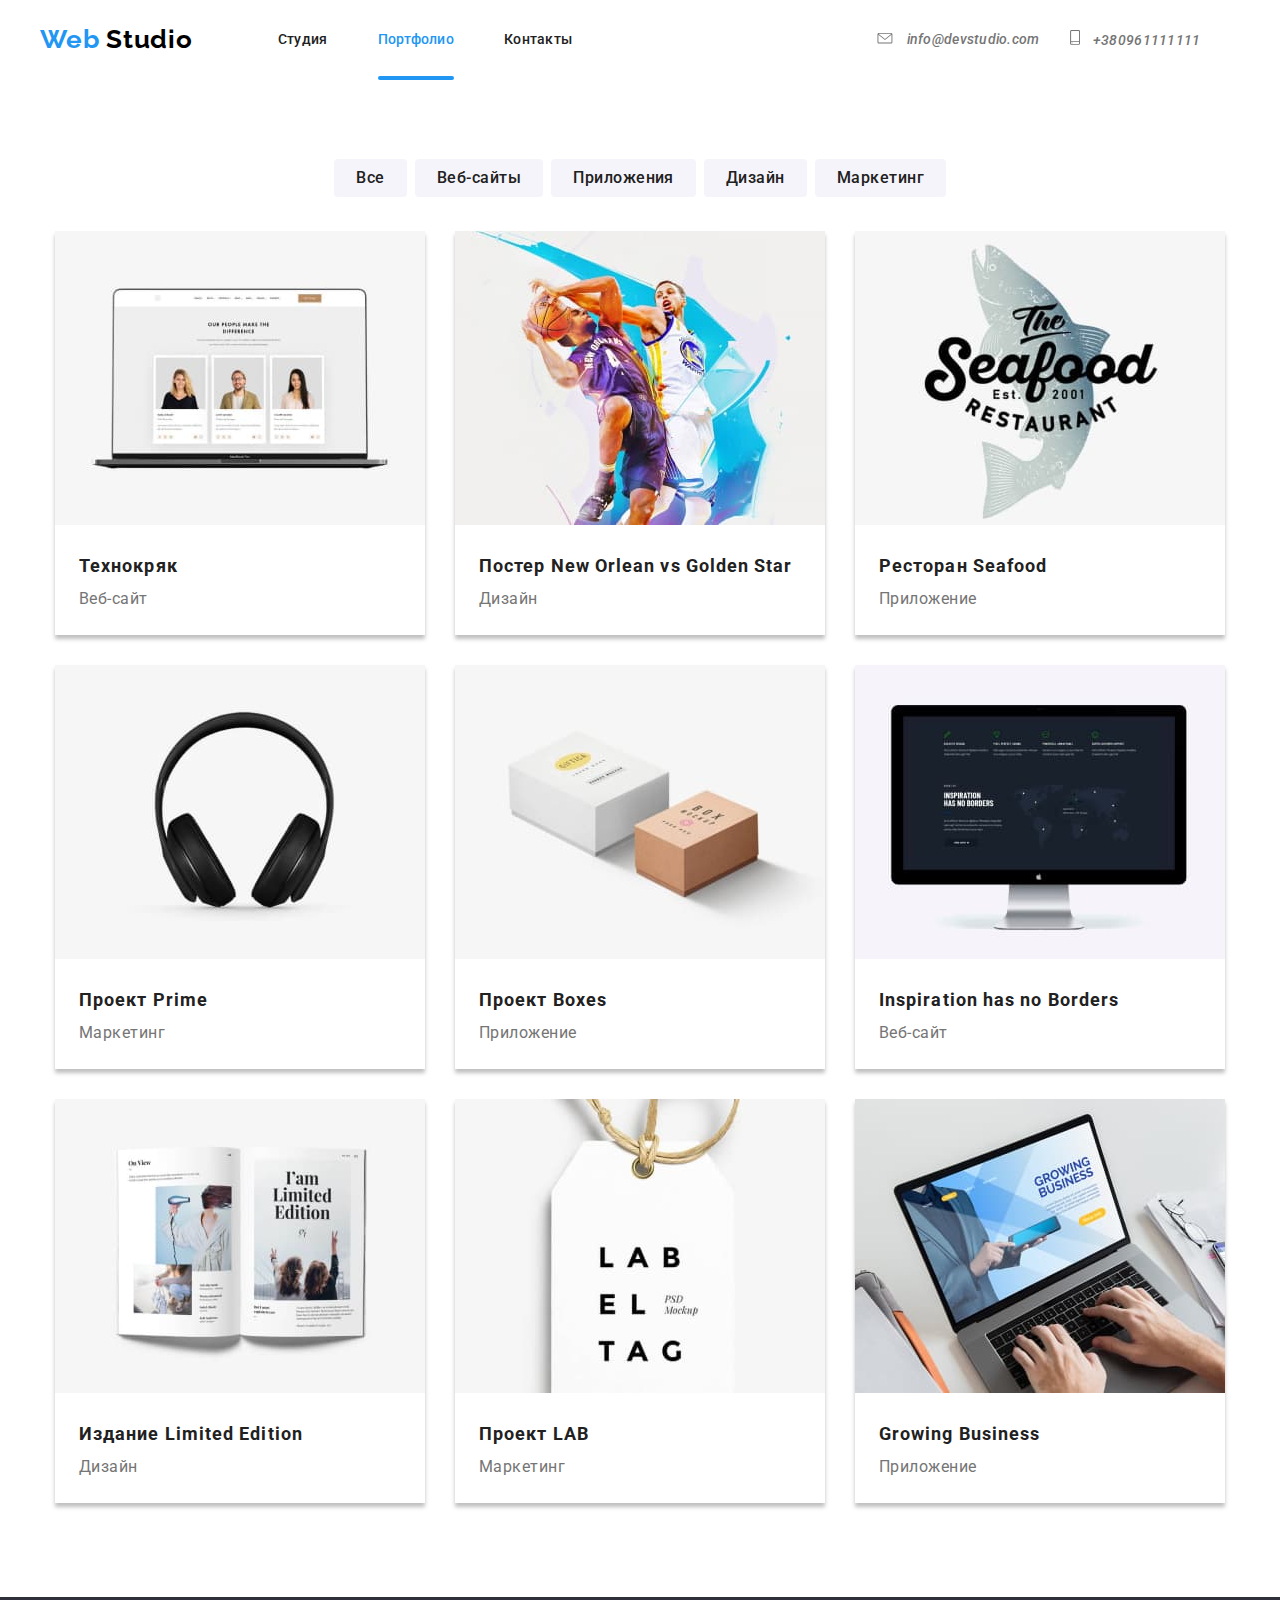
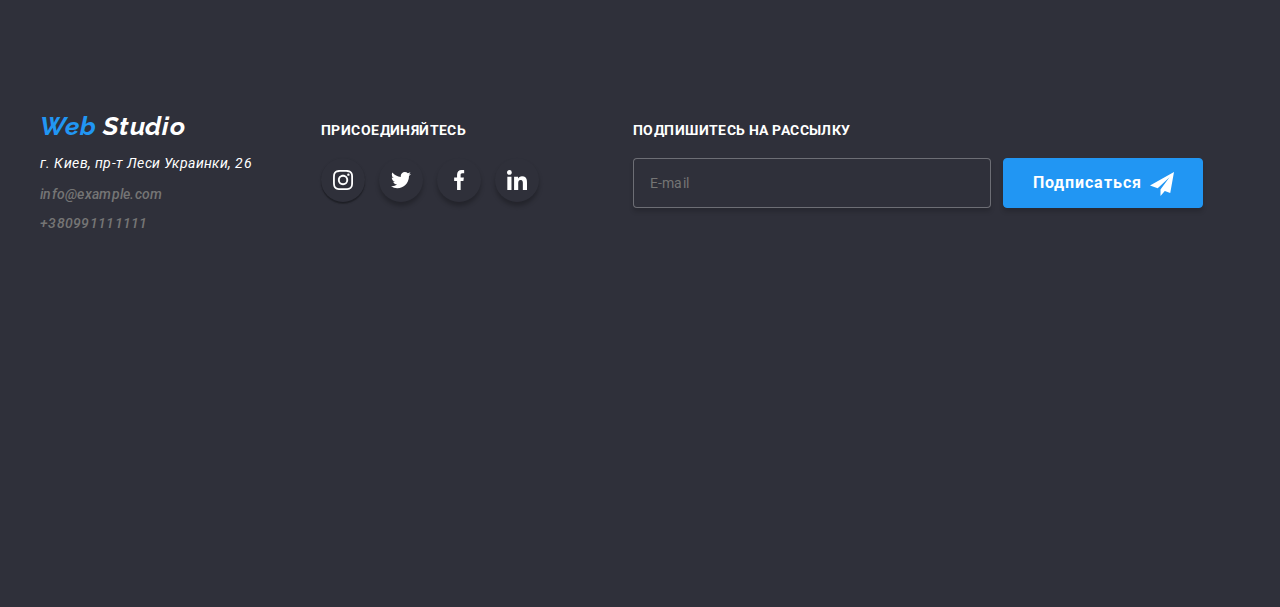
==== portfolio.html @ 2f2c6f43 "Начинает работать с SASS" ====
<!DOCTYPE html>
<html lang="ru">
  <head>
    <meta charset="UTF-8" />
    <meta name="viewport" content="width=device-width, initial-scale=1.0" />
    <title>portfolio</title>
    <link
      href="https://fonts.googleapis.com/css2?family=Raleway:wght@700&family=Roboto:wght@400;500;700;900&display=swap"
      rel="stylesheet"
    />
    <link
      rel="stylesheet"
      href="https://cdnjs.cloudflare.com/ajax/libs/modern-normalize/0.6.0/modern-normalize.min.css"
    />
    <link rel="stylesheet" href="./css/styles.css" />
  </head>

  <body>
    <header>
      <nav class="navigation-link container">
        <a href="" class="logo"
          ><span class="logo-accent">Web</span
          ><span class="logo-studio"> Studio</span></a
        >
        <ul class="list site-nav">
          <li class="item">
            <a href="index.html" class="link">Студия</a>
          </li>
          <li class="item">
            <a href="" class="link current portfolio-link">Портфолио</a>
          </li>
          <li class="item"><a href="" class="link">Контакты</a></li>
        </ul>
        <address>
          <ul class="list auth-nav">
            <li class="item mail-adress">
              <a href="mailto:info@devstudio.com" class="link contact">
                <svg class="mail-svg" aria-label="маленький конверт">
                  <use href="./images/sprite.svg#icon-envelope"></use>
                </svg>
                info@devstudio.com</a
              >
            </li>
            <li class="item phone">
              <a href="tel:+380961111111" class="link contact">
                <svg class="tel-svg" aria-label="маленький телефон">
                  <use href="./images/sprite.svg#icon-smartphone"></use>
                </svg>
                +380961111111</a
              >
            </li>
          </ul>
        </address>
      </nav>
    </header>
    <main>
      <!-- Секция-галлерея услуг -->
      <section class="gallery container">
        <div>
          <!-- <h1> - в будущем это скрытый заголовок -->
          <h1 class="visually-hidden">Портфолио</h1>
          <!-- <h2> - в будущем это скрытый заголовок -->
          <h2 class="visually-hidden">Галлерея услуг</h2>
          <ul class="list portfolio-item">
            <li>
              <button type="button" class="portfolio-button">
                Все
              </button>
            </li>
            <li>
              <button type="button" class="portfolio-button">Веб-сайты</button>
            </li>
            <li>
              <button type="button" class="portfolio-button">Приложения</button>
            </li>
            <li>
              <button type="button" class="portfolio-button">Дизайн</button>
            </li>
            <li>
              <button type="button" class="portfolio-button">Маркетинг</button>
            </li>
          </ul>
          <ul class="list flex-gallery">
            <li class="gallery-item">
              <a href="" class="link">
                <div class="product">
                  <img
                    src="./images/gallery/team-item.jpg"
                    alt="специалисты в мониторе"
                  />
                  <div class="overlay">
                    <p class="text-overlay">
                      Технокряк это современная площадка распространения
                      коронавируса. Компании используют эту платформу для
                      цифрового шпионажа и атак на защищённые сервера
                      конкурентов.
                    </p>
                  </div>
                </div>

                <h3 class="portfolio-title">Технокряк</h3>
                <p class="portfolio-service">Веб-сайт</p>
              </a>
            </li>
            <li class="gallery-item">
              <a href="" class="link">
                <div class="product">
                  <img
                    src="./images/gallery/sport-design.jpg"
                    alt="Баскетболисты"
                  />
                  <div class="overlay">
                    <p class="text-overlay">
                      Lorem ipsum dolor sit amet consectetur adipisicing elit.
                      Nihil tempora illum alias, minus quas illo.
                    </p>
                  </div>
                </div>

                <h3 class="portfolio-title">
                  Постер New Orlean vs Golden Star
                </h3>
                <p class="portfolio-service">Дизайн</p>
              </a>
            </li>
            <li class="gallery-item">
              <a href="" class="link"
                ><div class="product">
                  <img
                    src="./images/gallery/seafood.jpg"
                    alt="логотип ресторана морепродуктов"
                  />
                  <div class="overlay">
                    <p class="text-overlay">
                      Lorem ipsum dolor sit amet consectetur adipisicing elit.
                      Quos optio inventore nulla impedit, at quibusdam?
                    </p>
                  </div>
                </div>

                <h3 class="portfolio-title">Ресторан Seafood</h3>
                <p class="portfolio-service">Приложение</p>
              </a>
            </li>
            <li class="gallery-item">
              <a href="" class="link"
                ><div class="product">
                  <img src="./images/gallery/headphones.jpg" alt="наушники" />
                  <div class="overlay">
                    <p class="text-overlay">
                      Lorem ipsum dolor sit amet consectetur, adipisicing elit.
                      Laudantium rem ipsum, provident voluptate asperiores
                      totam?
                    </p>
                  </div>
                </div>

                <h3 class="portfolio-title">Проект Prime</h3>
                <p class="portfolio-service">Маркетинг</p>
              </a>
            </li>
            <li class="gallery-item">
              <a href="" class="link"
                ><div class="product">
                  <img src="./images/gallery/boxes.jpg" alt="две коробки" />

                  <div class="overlay">
                    <p class="text-overlay">
                      Lorem ipsum dolor sit amet consectetur adipisicing elit.
                      Nisi cumque autem placeat, deleniti quibusdam soluta!
                    </p>
                  </div>
                </div>

                <h3 class="portfolio-title">Проект Boxes</h3>
                <p class="portfolio-service">Приложение</p>
              </a>
            </li>
            <li class="gallery-item">
              <a href="" class="link"
                ><div class="product">
                  <img
                    src="./images/gallery/monitor.jpg"
                    alt="экран монитора"
                  />
                  <div class="overlay">
                    <p class="text-overlay">
                      Lorem ipsum, dolor sit amet consectetur adipisicing elit.
                      Magni odio, velit adipisci autem dicta quaerat.
                    </p>
                  </div>
                </div>

                <h3 class="portfolio-title">Inspiration has no Borders</h3>
                <p class="portfolio-service">Веб-сайт</p>
              </a>
            </li>
            <li class="gallery-item">
              <a href="" class="link"
                ><div class="product">
                  <img src="./images/gallery/newspaper.jpg" alt="газета" />
                  <div class="overlay">
                    <p class="text-overlay">
                      Lorem ipsum dolor sit amet consectetur adipisicing elit.
                      Eaque inventore et rerum voluptatem hic harum?
                    </p>
                  </div>
                </div>

                <h3 class="portfolio-title">Издание Limited Edition</h3>
                <p class="portfolio-service">Дизайн</p>
              </a>
            </li>
            <li class="gallery-item">
              <a href="" class="link"
                ><div class="product">
                  <img src="./images/gallery/label.jpg" alt="эмблема " />
                  <div class="overlay">
                    <p class="text-overlay">
                      Lorem ipsum dolor sit, amet consectetur adipisicing elit.
                      Ea, incidunt minima assumenda officiis commodi ipsam.
                    </p>
                  </div>
                </div>

                <h3 class="portfolio-title">Проект LAB</h3>
                <p class="portfolio-service">Маркетинг</p>
              </a>
            </li>
            <li class="gallery-item">
              <a href="" class="link"
                ><div class="product">
                  <img
                    src="./images/gallery/user-monitor.jpg"
                    alt="пользователь с ноутбуком"
                  />
                  <div class="overlay">
                    <p class="text-overlay">
                      Lorem ipsum dolor, sit amet consectetur adipisicing elit.
                      Vero eligendi soluta porro sit id facere.
                    </p>
                  </div>
                </div>

                <h3 class="portfolio-title">Growing Business</h3>
                <p class="portfolio-service">Приложение</p>
              </a>
            </li>
          </ul>
        </div>
      </section>
    </main>
    <footer class="visit">
      <!-- <h3>Контакты</h3> -->

      <div class="container test">
        <address>
          <div class="footer-contact">
            <ul class="list">
              <li>
                <a href="" class="logo"
                  ><span class="web-foot">Web</span>
                  <span class="studio-foot">Studio</span>
                </a>
              </li>
              <li class="adress-contact">г. Киев, пр-т Леси Украинки, 26</li>
              <li>
                <a href="mailto:info@example.com" class="link contact"
                  >info@example.com</a
                >
              </li>
              <li>
                <a href="tel:+380991111111" class="link contact"
                  >+380991111111</a
                >
              </li>
            </ul>
          </div>
        </address>
        <div class="foot-link">
          <h2 class="call">Присоединяйтесь</h2>
          <ul class="list">
            <li>
              <a href="" target="_blank" class="foot-social inst">
                <svg
                  class="inst-svg social-svg"
                  width="20"
                  height="20"
                  aria-label="иконка инстаграм"
                >
                  <use href="./images/sprite.svg#icon-instagramm"></use>
                </svg>
              </a>

              <a
                href=""
                target="_blank"
                class="foot-social twitt"
                aria-label="иконка твиттер"
              >
                <svg class="twitter-svg social-svg" width="20px" height="20px">
                  <use href="./images/sprite.svg#icon-twitter"></use>
                </svg>
              </a>
              <a href="" target="_blank" class="foot-social face">
                <svg
                  class="facebook-svg social-svg"
                  width="20px"
                  height="20px"
                  aria-label="иконка фейсбук"
                >
                  <use href="./images/sprite.svg#icon-facebook"></use>
                </svg>
              </a>
              <a href="" target="_blank" class="foot-social linked-in">
                <svg
                  class="linkedin-svg social-svg"
                  width="20"
                  height="20"
                  aria-label="иконка линкедин"
                >
                  <use href="./images/sprite.svg#icon-linkedin"></use>
                </svg>
              </a>
            </li>
          </ul>
        </div>
        <!-- <p class="author">2020 | Developed by GoIT Students</p> -->
        <form class="subscribe-form">
          <b class="a-call">подпишитесь на рассылку</b>
          <div class="email-adress">
            <input
              type="email"
              id="email-adress"
              name="email-adress"
              class="email-input"
              placeholder="E-mail"
            />
            <label for="email-adress" class="email-adress"> </label>
            <button type="button" class="subscribe-button">
              Подписаться<span class="icon-send"></span>
            </button>
          </div>
        </form>
      </div>
    </footer>
  </body>
</html>
---- css/styles.css ----
/* Цвет основного текста #212121 */
/* Цвет вторичного текста #757575 */
/* Белый #FFFFFF */
/* Акцент #2196F3 */

/* Вторичный цвет фона #F5F4FA */
/* фоновый цвет футера #2F303A */

/* Палитра цветов */
:root {
  --primery-text-color: #212121;
  --title-text-color: #757575;
  --accent-color: #2196f3;
  --primery-background-color: #e5e5e5;
  --secondary-background-color: #f5f4fa;
  --white-color: #ffffff;
  --footer-color: #2f303a;
}
body {
  background-color: var(--white-color);
  font-family: Roboto, sans-serif;
  margin: 0px;
}
h2 {
  font-weight: 700;
  font-size: 36px;
  line-height: 1.16;
  text-align: center;
  letter-spacing: 0.03em;
  margin-top: 0px;
  margin-bottom: 0px;
}
.container {
  width: 1230px;
  margin-left: auto;
  margin-right: auto;
  padding-left: 15px;
  padding-right: 15px;
  /* outline: 1px solid black; */
}
.visually-hidden {
  visibility: hidden;
}

/* Стиллизация логотипа */
.logo-accent {
  color: var(--accent-color);
}
.logo-studio {
  color: #000000;
}
.logo {
  text-decoration: none;
  font-family: Raleway, sans-serif;
  font-weight: 700;
  font-size: 26px;
  line-height: 1.2;
  letter-spacing: 0.03em;
}
.list {
  list-style: none;
  margin-top: 0px;
  margin-bottom: 0px;
  padding-left: 0px;
}
/* Навигационные ссылки */
.site-nav {
  display: flex;
  margin-left: 85px;
}
.site-nav li {
  margin-right: 50px;
}
.site-nav .item:last-child {
  margin-right: 0px;
}
.site-nav .link {
  display: block;
  padding-top: 32px;
  padding-bottom: 32px;
}

.auth-nav {
  display: flex;
  margin-left: 305px;
}
.auth-nav .item + .item {
  margin-left: 30px;
}

.list .link.current {
  color: var(--accent-color);
  position: relative;
}
.list .link.current::after {
  content: '';
  display: block;
  width: 100%;
  height: 4px;
  background-color: var(--accent-color);
  border-radius: 2px;
  position: absolute;
  left: 0;
  bottom: 0;
}
.list .link.portfolio-link::after {
  content: '';
  display: block;
  width: 100%;
  height: 4px;
  background-color: var(--accent-color);
  border-radius: 10px;
  position: absolute;
  left: 0;
  bottom: 0;
}

.link {
  color: var(--primery-text-color);
  text-decoration: none;

  font-weight: 500;
  font-size: 14px;
  line-height: 1.14;
  letter-spacing: 0.02em;
  transition: color 250ms cubic-bezier(0.4, 0, 0.2, 1);
}
.navigation-link {
  display: flex;
  align-items: center;
  margin-bottom: 0px;
}
.link:hover {
  color: var(--accent-color);
}
.link:focus {
  color: var(--accent-color);
}
.contact {
  color: var(--title-text-color);
  transition: color 250ms cubic-bezier(0.4, 0, 0.2, 1);
}
.contact:hover {
  color: var(--accent-color);
  transition: translate(color);
}
.contact:focus {
  color: var(--accent-color);
  transition: translate(color);
}
.mail-svg {
  width: 16px;
  height: 11.2px;
  margin-right: 10px;
  fill: currentColor;
}
.tel-svg {
  width: 10px;
  height: 14.94px;
  margin-right: 10px;
  fill: currentColor;
}

/* Стиллизация Hero */
.hero {
  text-align: center;
  margin: auto;
  padding: auto;
  margin-bottom: 94px;

  padding: 200px 480px 280px 480px;

  width: 1600px;
  height: 600px;

  background-image: linear-gradient(
      to right,
      rgba(47, 48, 58, 0.8),
      rgba(0, 0, 0, 0.25)
    ),
    url(../images/header-img.jpg);
}

.button-hero {
  display: inline-block;
  color: #ffffff;
  background-color: var(--accent-color);
  cursor: pointer;
  font-weight: 700;
  font-size: 16px;
  line-height: 1.8;
  text-align: center;
  letter-spacing: 0.06em;
  min-width: 200px;
  min-height: 50px;
  text-align: center;
  border-radius: 4px;
  padding: 10px 32px;
  border: 1px solid transparent;
  transition: background-color 250ms cubic-bezier(0.4, 0, 0.2, 1);
}

.button-hero:focus {
  background-color: rgba(47, 48, 58, 0.8);
}

.title-hero {
  color: #ffffff;

  margin-top: 0px;
  margin-bottom: 30px;

  font-weight: 900;
  font-size: 44px;
  line-height: 1.36;

  letter-spacing: 0.06em;
  text-transform: uppercase;
}
.backdrop {
  position: fixed;
  top: 0;
  left: 0;
  width: 100%;
  height: 100%;
  background-color: rgba(0, 0, 0, 0.2);
  transition: opacity 250ms cubic-bezier(0.4, 0, 0.2, 1);
}
.is-hidden {
  opacity: 0;
  pointer-events: none;
  translate: transition;
}
.modal {
  position: absolute;
  top: 50%;
  left: 50%;
  transform: translate(-50%, -50%);
  width: 528px;
  height: 581px;
  background-color: var(--white-color);
  box-shadow: 0px 2px 1px rgba(0, 0, 0, 0.2), 0px 1px 1px rgba(0, 0, 0, 0.14),
    0px 1px 3px rgba(0, 0, 0, 0.12);
  border: 1px solid rgba(0, 0, 0, 0.2);
  border-radius: 4px;
}
form {
  margin-left: auto;
  margin-right: auto;
  margin-bottom: 20px;
  /* outline: 2px solid tomato; */
  padding-bottom: 20px;
  width: 448px;
  height: 324px;
}
.modal-title {
  display: block;
  text-align: center;

  margin-top: 40px;
  margin-bottom: 30px;
  font-family: Roboto;
font-style: 400;
font-weight: 700;
font-size: 20px;
line-height: 1.1px;
letter-spacing: 0.03em;

}
.form-field {
  display: flex;
  flex-direction: column;
  position: relative;

  padding-bottom: 28px;
}
.form-field input {
  position: relative;
  width: 448px;
  height: 40px;
  padding-left: 42px;
  border: 1px solid rgba(0, 0, 0, 0.2);
  border-radius: 4px;
  /* appearance: none; */
}
.form-field:hover input {
  border: 1px solid var(--accent-color);
}

.form-field label {
  position: absolute;
  top: 12px;
  left: 42px;

  font-family: Roboto;
font-style: 400;
font-weight: 400;
font-size: 14px;
line-height: 16px;
letter-spacing: 0.01em;
  transition: top 250ms cubic-bezier(0.4, 0, 0.2, 1),
    left 250ms cubic-bezier(0.4, 0, 0.2, 1);
}
.form-field:focus-within > .form-label {
  color: var(--accent-color);
  top: -25%;
  left: 16px;
  transform: transition;
}
input:not(:placeholder-shown) + .form-label {
  color: var(--accent-color);
  top: -25%;
  left: 16px;
  transform: transition;
}
.icon {
  position: absolute;
  top: 11px;
  left: 16px;
  width: 18px;
  height: 18px;
  transition: fill 250ms cubic-bezier(0.4, 0, 0.2, 1);
}
.form-field:focus-within > .icon {
  fill: var(--accent-color);
  transform: tarnsition;
}

.form-field textarea {
  resize: none;
  width: 448px;
  height: 120px;
  padding: 20px;
  border: 1px solid rgba(0, 0, 0, 0.2);
  border-radius: 4px;
}
.form-field:hover textarea {
  border: 1px solid var(--accent-color);
}
::-webkit-input-placeholder {font-family: Roboto;
  font-style: normal;
  font-weight: normal;
  font-size: 14px;
  line-height: 16px;
  letter-spacing: 0.01em;}
::-moz-placeholder          {font-family: Roboto;
  font-style: normal;
  font-weight: normal;
  font-size: 14px;
  line-height: 16px;
  letter-spacing: 0.01em;}
:-ms-input-placeholder      {font-family: Roboto;
  font-style: normal;
  font-weight: normal;
  font-size: 14px;
  line-height: 16px;
  letter-spacing: 0.01em;}


.checkbox {
  position: fixed;
  display: inline-block;

  margin-left: 51px;
  margin-right: 51px;
  width: 423px;
  height: 24px;

  font-family: Roboto;
  font-style: normal;
  font-weight: normal;
  font-size: 14px;
  line-height: 0.6;
  letter-spacing: 0.03em;
}
.input-checkbox {
  -webkit-appearance: none;
  -moz-appearance: none;
  appearance: none;
  display: inline-block;
}
.icon-checkbox {
  position: absolute;
  top: 20%;
  left: 0%;
  display: inline-block;
  width: 16px;
  height: 15px;

  background-color: white;
  border: 2px solid black;
  border-radius: 2px;
  transition: background-color 250ms cubic-bezier(0.4, 0, 0.2, 1),
    border 250ms cubic-bezier(0.4, 0, 0.2, 1);
}
.input-checkbox:checked + .icon-checkbox {
  background-color: var(--accent-color);
  background-image: url(../images/vector.svg);
  background-size: contain;
  background-repeat: no-repeat;
  background-origin: border-box;
  border: 2px solid var(--accent-color);
  border-radius: 2px;
  transform: transition;
}
.checkbox-comment {
 display: inline-block;
padding-left: 21px;
 
font-family: Roboto;
font-style: normal;
font-weight: normal;
font-size: 14px;
line-height: 1.7px;
letter-spacing: 0.03em;

}
.modal-link {
  color: var(--accent-color);
}

.to-send {
  position: absolute;
  bottom: 40px;
  left: 164px;
  width: 200px;
  height: 50px;
  cursor: pointer;
  background-color: var(--accent-color);
  box-shadow: 0px 4px 4px rgba(0, 0, 0, 0.15);
  color: var(--white-color);
  border: 1px solid rgba(0, 0, 0, 0.2);
  border-radius: 4px;

  font-family: Roboto;
  font-style: normal;
  font-weight: bold;
  font-size: 16px;
  line-height: 0.5;
  letter-spacing: 0.06em;
}
.close-button {
  display: flex;
  align-items: center;
  position: absolute;
  top: 8px;
  right: 8px;
  width: 30px;
  height: 30px;
  cursor: pointer;

  background-color: white;
  border: 1px solid rgba(0, 0, 0, 0.2);
  border-radius: 50%;
  transition: fill 250ms cubic-bezier(0.4, 0, 0.2, 1);
}
.close-button:focus {
  fill: var(--accent-color);
  translate: transition;
}
.close-icon {
  width: 18px;
  height: 18px;
}

/* секция-наши преимущества */
.element {
  margin-bottom: 94px;
}
.element ul {
  display: flex;
}
.element li + li {
  margin-left: 30px;
}
.element .icons {
  margin-bottom: 30px;
}

.section-title {
  margin-top: 0px;
  margin-bottom: 50px;
}

.advantage,
.advantage-comment {
  margin-top: 0px;
  margin-bottom: 0px;
}
h3.advantage {
  color: var(--primery-text-color);

  font-weight: 700;
  font-size: 14px;
  line-height: 1.14;
  letter-spacing: 0.03em;
  text-transform: uppercase;
  margin-bottom: 10px;
}

.advantage-svg {
  width: 270px;
  height: 120px;
  background-color: var(--secondary-background-color);
  padding: 25px 100px;
  margin-bottom: 30px;
}

.advantage-comment {
  color: var(--title-text-color);
  font-weight: 400;
  font-size: 14px;
  line-height: 1.7;
  /* or 171% */

  letter-spacing: 0.03em;
}

/* Секция- чем мы занимаеся */
.service ul {
  display: flex;
  padding-left: 0px;
}
.service-item + .service-item {
  margin-left: 30px;
}
figure {
  margin-top: 0px;
  margin-bottom: 0px;
}
.service {
  margin-bottom: 94px;
}
.services-title {
  margin-bottom: 50px;
}
.service-item {
  position: relative;
}
.services {
  display: flex;
  justify-content: center;
  align-items: center;
  color: var(--white-color);
  position: absolute;
  left: 0;
  bottom: 0;
  width: 370px;
  height: 70px;
  background-color: rgba(47, 48, 58, 0.8);

  font-weight: 700;
  font-size: 14px;
  line-height: 1.5;
  text-align: center;
  letter-spacing: 0.03em;
  text-transform: uppercase;
  text-decoration: none;
  transition: color 250ms cubic-bezier(0.4, 0, 0.2, 1),
    background-color 250ms cubic-bezier(0.4, 0, 0.2, 1);
}
.services:hover {
  color: var(--accent-color);
  background-color: rgb(47, 48, 58);
}
.services:focus {
  color: var(--accent-color);
  background-color: rgb(47, 48, 58);
}
/* Секция- наша команда */
.team {
  margin-bottom: 50px;
}
.ouver-team {
  background-color: var(--secondary-background-color);
  margin-bottom: 94px;
  padding-bottom: 94px;
  padding-top: 94px;
  display: flex;
}
.ouver-team ul {
  display: flex;
  padding-left: 0px;
  justify-content: space-around;
}
.ouver-team li + li {
  margin-left: 30px;
}
.name {
  margin-top: 30px;
  color: var(--primery-text-color);

  font-weight: 500;
  font-size: 16px;
  line-height: 1.18;
  /* identical to box height */

  text-align: center;
  letter-spacing: 0.03em;
}

.position {
  margin-top: 10px;
  color: var(--title-text-color);

  font-weight: 400;
  font-size: 16px;
  line-height: 1.18;
  /* identical to box height */

  text-align: center;
  letter-spacing: 0.03em;
}
.social-list {
  display: flex;
  justify-content: center;
  padding: 0px;
}
.john,
.marta,
.robert,
.martin {
  box-shadow: 0px 4px 4px rgba(0, 0, 0, 0.25);
}
.social-link {
  display: inline-flex;
  justify-content: center;
  align-items: center;
  text-align: center;
  padding: 0px;
  margin-top: 16px;
  margin-bottom: 24px;
  width: 44px;
  height: 44px;
  color: #afb1b8;
  background-color: white;
  border: none;
  border-radius: 50%;
  transition: color 250ms cubic-bezier(0.4, 0, 0.2, 1),
    background-color 250ms cubic-bezier(0.4, 0, 0.2, 1);
}
.social-link:nth-child(-n + 3) {
  margin-right: 10px;
}
.social-link:hover {
  background-color: var(--accent-color);
  color: var(--white-color);
}
.social-link:focus {
  background-color: var(--accent-color);
  color: var(--white-color);
}
.social-svg {
  fill: currentColor;
}

/* Стилизация footer */
.visit {
  background-color: var(--footer-color);
  padding-top: 60px;
  padding-bottom: 60px;
}
/* Секция- Наши клиенты */
.flex-block {
  display: flex;
}
.flex-block ul {
  display: flex;
  justify-content: space-around;
}
.clients li + li {
  margin-left: 30px;
}
.clients {
  margin-bottom: 94px;
}
.clients-title {
  margin-bottom: 50px;
}
.ouver-clients {
  color: #afb1b8;
  transition: color 250ms cubic-bezier(0.4, 0, 0.2, 1);
}
.ouver-clients:hover {
  color: var(--accent-color);
}
.ouver-clients:focus {
  color: var(--accent-color);
}

.clients-svg {
  border: 1px solid #afb1b8;
  box-sizing: border-box;
  border-radius: 4px;
  fill: currentColor;
  transition: border 250ms cubic-bezier(0.4, 0, 0.2, 1);
}
.clients-svg:hover {
  border: 1px solid var(--accent-color);
}
.clients-svg:focus {
  border: 1px solid var(--accent-color);
}

/* Стилизация логотипа в футере */
.test {
  display: flex;
  /* justify-content: space-between; */
  align-items: baseline;
}

.footer-contact {
  display: flex;
}
.footer-contact ul {
  display: flex;

  flex-direction: column;
}
.footer-contact li {
  margin-bottom: 10px;
}
.foot-link {
  margin-left: 69px;
}
.foot-link ul {
  display: flex;
  justify-content: center;
}

.web-foot {
  color: var(--accent-color);
}
.studio-foot {
  color: var(--white-color);
}

.adress-contact {
  color: var(--white-color);

  font-weight: 400;
  font-size: 14px;
  line-height: 1.7;
  /* or 171% */

  letter-spacing: 0.03em;
}
.call {
  color: var(--white-color);

  font-weight: 700;
  font-size: 14px;
  line-height: 1.14;
  letter-spacing: 0.03em;
  text-transform: uppercase;
  text-align: left;
}

.author {
  color: rgba(255, 255, 255, 0.4);

  font-weight: 400;
  font-size: 12px;
  line-height: 2;
  align-self: flex-end;
  /* or 200% */

  text-align: center;
  letter-spacing: 0.03em;
}
.foot-social {
  display: inline-flex;
  justify-content: center;
  align-items: center;
  text-align: center;
  padding: 0px;
  margin-top: 20px;
  margin-bottom: 40px;
  width: 44px;
  height: 44px;
  color: white;
  border: none;
  border-radius: 50%;
  transition: background-color 250ms cubic-bezier(0.4, 0, 0.2, 1);
}
.foot-social:nth-child(-n + 3) {
  margin-right: 10px;
}
.foot-social.inst {
  background-color: var(--footer-color);
  box-shadow: 0px 2px 1px rgba(0, 0, 0, 0.2), 0px 1px 1px rgba(0, 0, 0, 0.14),
    0px 1px 3px rgba(0, 0, 0, 0.12);
}
.foot-social.face {
  background-color: var(--footer-color);
  box-shadow: 0px 4px 4px rgba(0, 0, 0, 0.25);
}
.foot-social.linked-in {
  background-color: var(--footer-color);

  box-sizing: border-box;
  box-shadow: 0px 4px 4px rgba(0, 0, 0, 0.25);
}
.foot-social.twitt {
  background-color: var(--footer-color);
  box-shadow: 0px 4px 4px rgba(0, 0, 0, 0.25);
}
.foot-social:hover {
  background-color: var(--accent-color);
}
.foot-social:focus {
  background-color: var(--accent-color);
}
.subscribe-form {
  display: flex;
  flex-direction: column;
  margin: 65px 92px 101px 94px;
}
.email-adress {
  position: relative;
}
.a-call {
  margin-bottom: 20px;
  color: var(--white-color);

  font-family: Roboto;
  font-style: normal;
  font-weight: bold;
  font-size: 14px;
  line-height: 16px;
  letter-spacing: 0.03em;
  text-transform: uppercase;
}
.email-adress input {
  position: relative;
  width: 358px;
  height: 50px;
  padding-left: 16px;
  background-color: var(--footer-color);
  color:  rgba(255, 255, 255, 0.6);
  border: 1px solid rgba(255, 255, 255, 0.3);
  border-radius: 4px;
  box-sizing: border-box;
  box-shadow: 0px 4px 4px rgba(0, 0, 0, 0.15);
}
.email-adress label {
  position: absolute;
  top: 15px;
  left: 16px;

  font-family: Roboto;
  font-style: normal;
  font-weight: 400;
  font-size: 16px;
  line-height: 20px;

  letter-spacing: 0.03em;

  color: rgba(255, 255, 255, 0.6);
}
.subscribe-button {
  position: absolute;
  top:0px;
  left:370px;
  width: 200px; 
  height: 50px;
  padding-left: 29px;
  padding-right: 62px;
  background-color: var(--accent-color);

  box-shadow: 0px 4px 4px rgba(0, 0, 0, 0.15);
  border: 1px solid var(--accent-color);
   border-radius: 4px;
cursor: pointer;
font-family: Roboto;
font-style: 400;
font-weight: 700;
font-size: 16px;
line-height: 30px;
letter-spacing: 0.06em;
color: #FFFFFF;

}
.icon-send{
  display: block;
  position: absolute;
  top: 13px;
  right: 28px;
  width:24px;
  height:24px;
  margin-left: 10px;

  background-image: url(../images/icon-send.svg);


}
/* Стиллизация страницы "Портфолио" */
.navigation-portfolio {
  margin-bottom: 93px;
}
h1,
h2,
h3,
p {
  margin-top: 0px;
  margin-bottom: 0px;
}
.gallery {
  display: flex;
  margin-bottom: 94px;
  /* outline: 1px solid tomato; */
}
.gallery .portfolio-item {
  display: flex;
  justify-content: center;
}
.gallery h1 {
  text-align: center;
}
/* Кнопки портфолио */
.portfolio-item li + li {
  margin-left: 8px;
  margin-bottom: 34px;
}

.portfolio-button {
  border-style: none;
  color: var(--primery-text-color);
  background-color: var(--secondary-background-color);
  cursor: pointer;
  font-family: Roboto;
  font-weight: 500;
  font-size: 16px;
  line-height: 1.6;
  /* identical to box height, or 162% */

  text-align: center;
  letter-spacing: 0.03em;
  min-width: 73px;
  min-height: 38px;
  border-radius: 4px;
  padding: 6px 22px;
  transition: background-color 250ms cubic-bezier(0.4, 0, 0.2, 1);
}
.portfolio-button:hover {
  background-color: var(--accent-color);
  color: var(--white-color);
}
.portfolio-button:focus {
  background-color: var(--accent-color);
  color: var(--white-color);
}

/* Стилизация галлереи */
.flex-gallery {
  display: flex;
  flex-wrap: wrap;
  justify-content: center;
  /* outline: 1px solid black; */
}
.gallery-item {
  width: 370px;
  height: 404px;
  margin-right: 30px;
  margin-bottom: 30px;
  box-shadow: 0px 4px 4px rgba(0, 0, 0, 0.25);
}
.gallery-item:nth-child(3n) {
  margin-right: 0px;
}
.gallery-item:nth-last-child(-n + 3) {
  margin-bottom: 0px;
}
.portfolio-title {
  margin-left: 24px;

  color: var(--primery-text-color);

  font-weight: 700;
  font-size: 18px;
  line-height: 2;
  /* identical to box height, or 200% */

  letter-spacing: 0.06em;
}
.portfolio-service {
  margin-left: 24px;
  color: var(--title-text-color);

  font-weight: 400;
  font-size: 16px;
  line-height: 1.9;
  /* identical to box height, or 187% */

  letter-spacing: 0.03em;
}
.product {
  margin-bottom: 20px;

  position: relative;
  overflow: hidden;
}
.overlay {
  display: flex;
  position: absolute;
  text-align: center;
  align-items: center;
  width: 100%;
  height: 100%;
  background-color: rgba(33, 150, 243, 0.9);
  color: var(--white-color);
  top: 0;
  left: 0;
  transform: translateY(100%);
  opacity: 0;
  transition: transform 250ms cubic-bezier(0.4, 0, 0.2, 1),
    opacity 250ms cubic-bezier(0.4, 0, 0.2, 1);
}
.gallery-item:hover .overlay {
  transform: translateY(0);
  opacity: 1;
}
.text-overlay {
  margin-left: 24px;
  margin-right: 24px;
  font-family: Roboto;
  font-style: normal;
  font-weight: 400;
  font-size: 18px;
  line-height: 1.5;
  /* or 156% */

  letter-spacing: 0.03em;
}
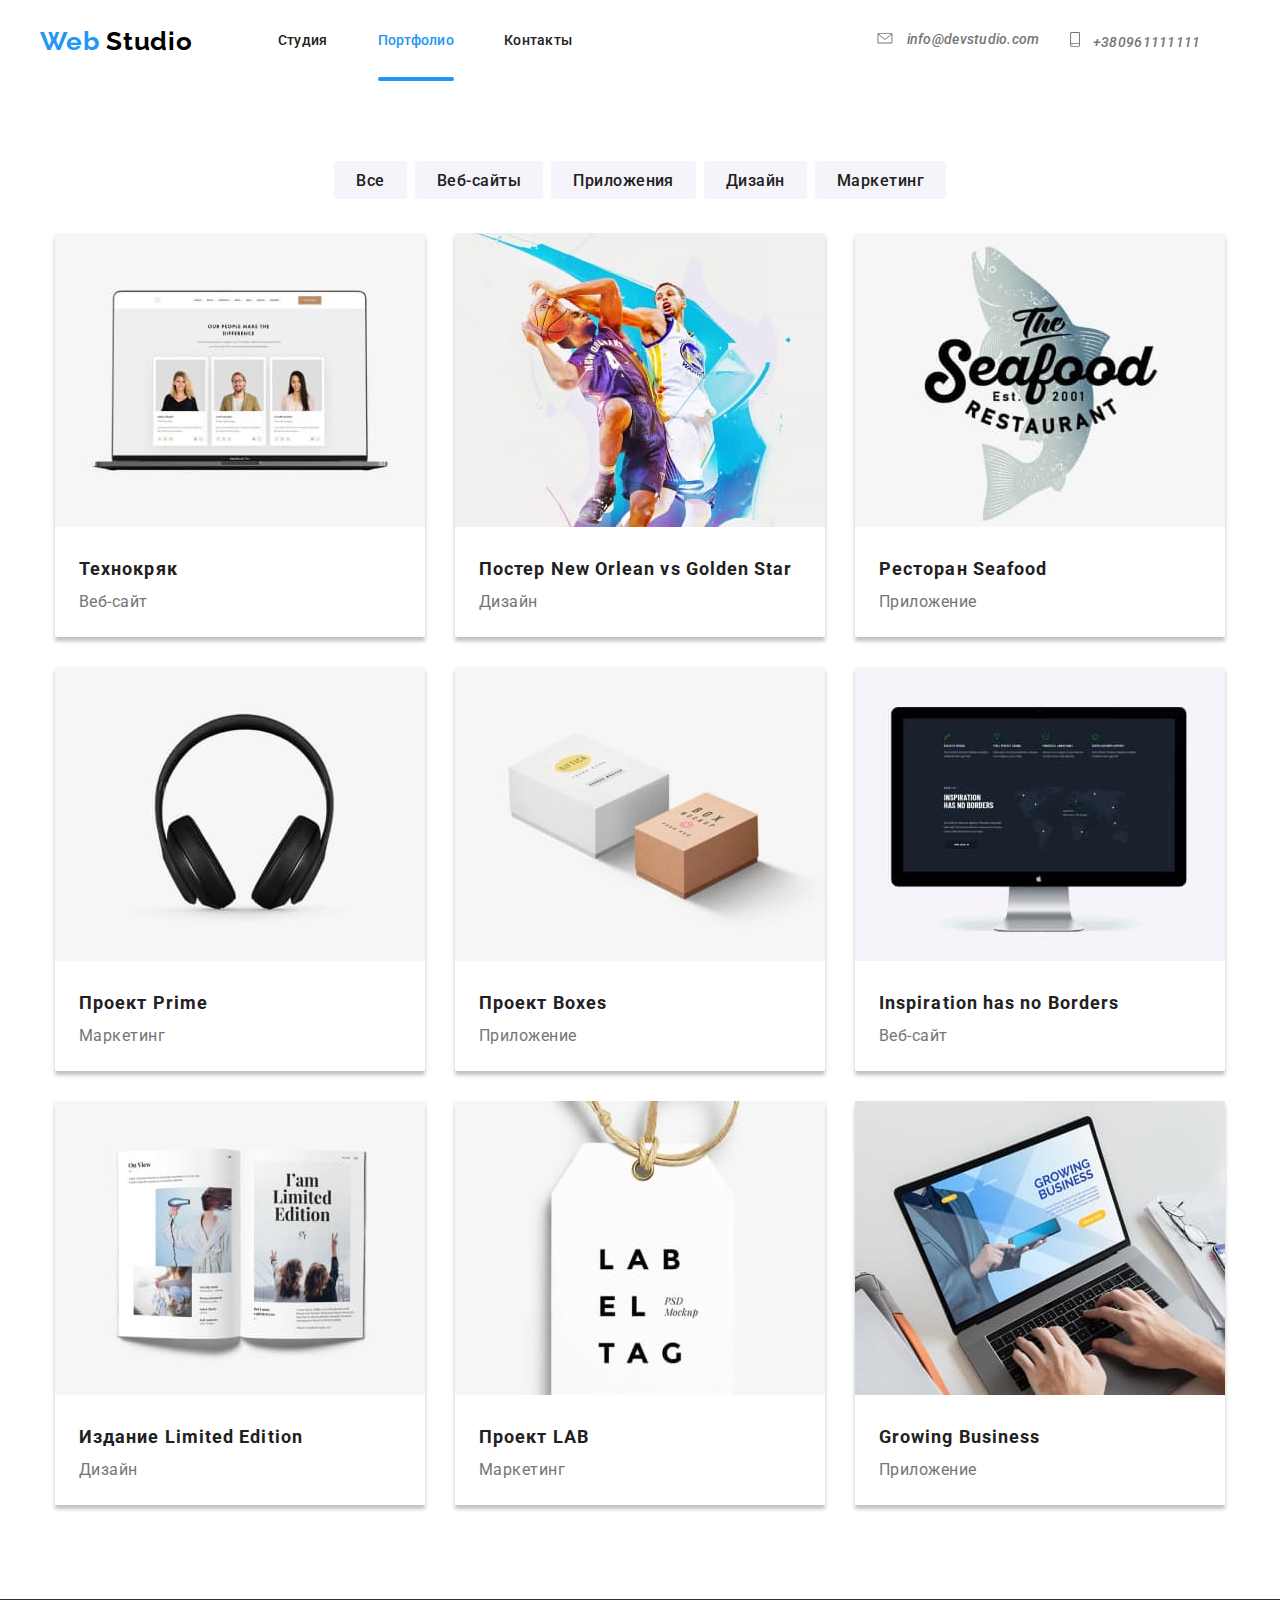
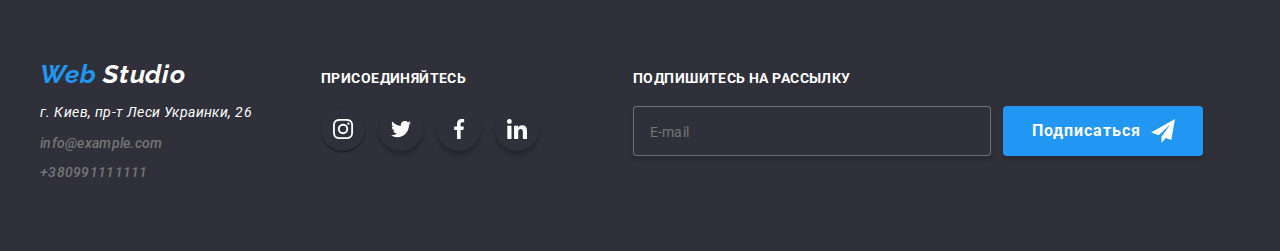
==== commit 198e521d: "Оформляет Портфолио через SASS" ====
--- a/portfolio.html
+++ b/portfolio.html
@@ -12,14 +12,15 @@
       rel="stylesheet"
       href="https://cdnjs.cloudflare.com/ajax/libs/modern-normalize/0.6.0/modern-normalize.min.css"
     />
-    <link rel="stylesheet" href="./css/styles.css" />
+    <!-- <link rel="stylesheet" href="./css/styles.css" /> -->
+    <link rel="stylesheet" href="./css/main.css">
   </head>
 
   <body>
     <header>
       <nav class="navigation-link container">
         <a href="" class="logo"
-          ><span class="logo-accent">Web</span
+          ><span class="logo-web">Web</span
           ><span class="logo-studio"> Studio</span></a
         >
         <ul class="list site-nav">
@@ -257,10 +258,10 @@
         <address>
           <div class="footer-contact">
             <ul class="list">
-              <li>
+              <li class="foot-logo">
                 <a href="" class="logo"
-                  ><span class="web-foot">Web</span>
-                  <span class="studio-foot">Studio</span>
+                  ><span class="foot-web">Web</span>
+                  <span class="foot-studio">Studio</span>
                 </a>
               </li>
               <li class="adress-contact">г. Киев, пр-т Леси Украинки, 26</li>
@@ -336,7 +337,7 @@
               class="email-input"
               placeholder="E-mail"
             />
-            <label for="email-adress" class="email-adress"> </label>
+            <label for="email-adress" > </label>
             <button type="button" class="subscribe-button">
               Подписаться<span class="icon-send"></span>
             </button>
--- a/css/styles.css
+++ b/css/styles.css
@@ -248,7 +248,7 @@
   margin-left: auto;
   margin-right: auto;
   margin-bottom: 20px;
-  /* outline: 2px solid tomato; */
+  
   padding-bottom: 20px;
   width: 448px;
   height: 324px;
@@ -517,23 +517,23 @@
 }
 
 /* Секция- чем мы занимаеся */
-.service ul {
+/* .service ul {
   display: flex;
   padding-left: 0px;
-}
-.service-item + .service-item {
+} */
+/* .service-item + .service-item {
   margin-left: 30px;
-}
+} */
 figure {
   margin-top: 0px;
   margin-bottom: 0px;
 }
-.service {
+/* .service {
   margin-bottom: 94px;
 }
 .services-title {
   margin-bottom: 50px;
-}
+} */
 .service-item {
   position: relative;
 }
@@ -568,24 +568,24 @@
   background-color: rgb(47, 48, 58);
 }
 /* Секция- наша команда */
-.team {
+/* .team-title {
   margin-bottom: 50px;
-}
-.ouver-team {
+} */
+/* .ouver-team {
   background-color: var(--secondary-background-color);
   margin-bottom: 94px;
   padding-bottom: 94px;
   padding-top: 94px;
   display: flex;
-}
-.ouver-team ul {
+} */
+/* .ouver-team ul {
   display: flex;
   padding-left: 0px;
   justify-content: space-around;
-}
-.ouver-team li + li {
-  margin-left: 30px;
-}
+} */
+/* .ouver-team li + li {
+  margin-left: 30px; */
+
 .name {
   margin-top: 30px;
   color: var(--primery-text-color);
@@ -593,7 +593,7 @@
   font-weight: 500;
   font-size: 16px;
   line-height: 1.18;
-  /* identical to box height */
+  /* identical to box height
 
   text-align: center;
   letter-spacing: 0.03em;
@@ -610,7 +610,7 @@
 
   text-align: center;
   letter-spacing: 0.03em;
-}
+} 
 .social-list {
   display: flex;
   justify-content: center;
@@ -661,22 +661,22 @@
   padding-bottom: 60px;
 }
 /* Секция- Наши клиенты */
-.flex-block {
-  display: flex;
-}
-.flex-block ul {
+/* .flex-block {
+  display: flex;
+} */
+/* .flex-block ul {
   display: flex;
   justify-content: space-around;
-}
-.clients li + li {
+} */
+/* .clients li + li {
   margin-left: 30px;
-}
-.clients {
+} */
+/* .clients {
   margin-bottom: 94px;
-}
-.clients-title {
+} */
+/* .clients-title {
   margin-bottom: 50px;
-}
+} */
 .ouver-clients {
   color: #afb1b8;
   transition: color 250ms cubic-bezier(0.4, 0, 0.2, 1);
@@ -895,9 +895,9 @@
 
 }
 /* Стиллизация страницы "Портфолио" */
-.navigation-portfolio {
+/* .navigation-portfolio {
   margin-bottom: 93px;
-}
+} */
 h1,
 h2,
 h3,
@@ -905,18 +905,18 @@
   margin-top: 0px;
   margin-bottom: 0px;
 }
-.gallery {
+/* .gallery {
   display: flex;
   margin-bottom: 94px;
   /* outline: 1px solid tomato; */
-}
-.gallery .portfolio-item {
+} */
+/* .gallery .portfolio-item {
   display: flex;
   justify-content: center;
-}
-.gallery h1 {
-  text-align: center;
-}
+} */
+/* .gallery h1 {
+  text-align: center;
+} */
 /* Кнопки портфолио */
 .portfolio-item li + li {
   margin-left: 8px;
--- a/css/main.css
+++ b/css/main.css
@@ -0,0 +1,1101 @@
+body {
+  background-color: #ffffff;
+  font-family: Roboto, sans-serif;
+  margin: 0px;
+}
+
+h2 {
+  font-weight: 700;
+  font-size: 36px;
+  line-height: 1.16;
+  text-align: center;
+  letter-spacing: 0.03em;
+  margin-top: 0px;
+  margin-bottom: 0px;
+}
+
+.container {
+  width: 1230px;
+  margin-left: auto;
+  margin-right: auto;
+  padding-left: 15px;
+  padding-right: 15px;
+}
+
+.visually-hidden {
+  visibility: hidden;
+}
+
+.list {
+  list-style: none;
+  margin-top: 0px;
+  margin-bottom: 0px;
+  padding-left: 0px;
+}
+
+.link {
+  color: #212121;
+  text-decoration: none;
+  font-weight: 500;
+  font-size: 14px;
+  line-height: 1.14;
+  letter-spacing: 0.02em;
+  -webkit-transition: color 250ms cubic-bezier(0.4, 0, 0.2, 1);
+  transition: color 250ms cubic-bezier(0.4, 0, 0.2, 1);
+}
+
+.link:hover, .link:focus {
+  color: #2196f3;
+}
+
+.contact {
+  color: #757575;
+  -webkit-transition: color 250ms cubic-bezier(0.4, 0, 0.2, 1);
+  transition: color 250ms cubic-bezier(0.4, 0, 0.2, 1);
+}
+
+.contact:hover, .contact:focus {
+  color: #2196f3;
+  -webkit-transition: translate(color);
+  transition: translate(color);
+}
+
+.is-hidden {
+  opacity: 0;
+  pointer-events: none;
+  translate: transition;
+}
+
+::-webkit-input-placeholder {
+  font-family: Roboto;
+  font-style: normal;
+  font-weight: normal;
+  font-size: 14px;
+  line-height: 16px;
+  letter-spacing: 0.01em;
+}
+
+::-moz-placeholder {
+  font-family: Roboto;
+  font-style: normal;
+  font-weight: normal;
+  font-size: 14px;
+  line-height: 16px;
+  letter-spacing: 0.01em;
+}
+
+:-ms-input-placeholder {
+  font-family: Roboto;
+  font-style: normal;
+  font-weight: normal;
+  font-size: 14px;
+  line-height: 16px;
+  letter-spacing: 0.01em;
+}
+
+h1,
+h2,
+h3,
+p {
+  margin-top: 0px;
+  margin-bottom: 0px;
+}
+
+.navigation-link {
+  display: -webkit-box;
+  display: -ms-flexbox;
+  display: flex;
+  -webkit-box-align: center;
+      -ms-flex-align: center;
+          align-items: center;
+  margin-bottom: 0px;
+}
+
+.logo {
+  text-decoration: none;
+  font-family: Raleway, sans-serif;
+  font-weight: 700;
+  font-size: 26px;
+  line-height: 1.2;
+  letter-spacing: 0.03em;
+}
+
+.logo-web {
+  color: #2196f3;
+}
+
+.logo-studio {
+  color: #000000;
+}
+
+.site-nav {
+  display: -webkit-box;
+  display: -ms-flexbox;
+  display: flex;
+  margin-left: 85px;
+}
+
+.site-nav li {
+  margin-right: 50px;
+}
+
+.item:last-child {
+  margin-right: 0px;
+}
+
+.item .link {
+  display: block;
+  padding-top: 32px;
+  padding-bottom: 32px;
+}
+
+.item .current {
+  color: #2196f3;
+  position: relative;
+}
+
+.item .current::after {
+  content: '';
+  display: block;
+  width: 100%;
+  height: 4px;
+  background-color: #2196f3;
+  border-radius: 2px;
+  position: absolute;
+  left: 0;
+  bottom: 0;
+}
+
+.auth-nav {
+  display: -webkit-box;
+  display: -ms-flexbox;
+  display: flex;
+  margin-left: 305px;
+}
+
+.auth-nav .item + .item {
+  margin-left: 30px;
+}
+
+.auth-nav .mail-svg {
+  width: 16px;
+  height: 11.2px;
+  margin-right: 10px;
+  fill: currentColor;
+}
+
+.auth-nav .tel-svg {
+  width: 10px;
+  height: 14.94px;
+  margin-right: 10px;
+  fill: currentColor;
+}
+
+.hero {
+  text-align: center;
+  margin: auto;
+  padding: auto;
+  margin-bottom: 94px;
+  width: 1600px;
+  height: 600px;
+  padding: 200px 480px 280px 480px;
+  background-image: -webkit-gradient(linear, left top, right top, from(rgba(47, 48, 58, 0.8)), to(rgba(0, 0, 0, 0.25))), url(../images/header-img.jpg);
+  background-image: linear-gradient(to right, rgba(47, 48, 58, 0.8), rgba(0, 0, 0, 0.25)), url(../images/header-img.jpg);
+}
+
+.hero-button {
+  display: inline-block;
+  color: #ffffff;
+  background-color: #2196f3;
+  cursor: pointer;
+  font-weight: 700;
+  font-size: 16px;
+  line-height: 1.8;
+  text-align: center;
+  letter-spacing: 0.06em;
+  min-width: 200px;
+  min-height: 50px;
+  text-align: center;
+  border-radius: 4px;
+  padding: 10px 32px;
+  border: 1px solid transparent;
+  -webkit-transition: background-color 250ms cubic-bezier(0.4, 0, 0.2, 1);
+  transition: background-color 250ms cubic-bezier(0.4, 0, 0.2, 1);
+}
+
+.hero-button:focus {
+  background-color: rgba(47, 48, 58, 0.8);
+}
+
+.hero-title {
+  color: #ffffff;
+  margin-top: 0px;
+  margin-bottom: 30px;
+  font-family: Roboto;
+  font-weight: 900;
+  font-size: 44px;
+  line-height: 1.36;
+  letter-spacing: 0.06em;
+  text-transform: uppercase;
+}
+
+.backdrop {
+  position: fixed;
+  top: 0;
+  left: 0;
+  width: 100%;
+  height: 100%;
+  background-color: rgba(0, 0, 0, 0.2);
+  -webkit-transition: opacity 250ms cubic-bezier(0.4, 0, 0.2, 1);
+  transition: opacity 250ms cubic-bezier(0.4, 0, 0.2, 1);
+}
+
+.modal {
+  position: absolute;
+  top: 50%;
+  left: 50%;
+  -webkit-transform: translate(-50%, -50%);
+          transform: translate(-50%, -50%);
+  width: 528px;
+  height: 581px;
+  background-color: #ffffff;
+  -webkit-box-shadow: 0px 2px 1px rgba(0, 0, 0, 0.2), 0px 1px 1px rgba(0, 0, 0, 0.14), 0px 1px 3px rgba(0, 0, 0, 0.12);
+          box-shadow: 0px 2px 1px rgba(0, 0, 0, 0.2), 0px 1px 1px rgba(0, 0, 0, 0.14), 0px 1px 3px rgba(0, 0, 0, 0.12);
+  border: 1px solid rgba(0, 0, 0, 0.2);
+  border-radius: 4px;
+}
+
+.modal-title {
+  display: block;
+  text-align: center;
+  margin-top: 40px;
+  margin-bottom: 30px;
+  font-family: Roboto;
+  font-style: 400;
+  font-weight: 700;
+  font-size: 20px;
+  line-height: 1.1px;
+  letter-spacing: 0.03em;
+}
+
+form {
+  margin-left: auto;
+  margin-right: auto;
+  margin-bottom: 20px;
+  padding-bottom: 20px;
+  width: 448px;
+  height: 324px;
+}
+
+.form-field {
+  display: -webkit-box;
+  display: -ms-flexbox;
+  display: flex;
+  -webkit-box-orient: vertical;
+  -webkit-box-direction: normal;
+      -ms-flex-direction: column;
+          flex-direction: column;
+  position: relative;
+  padding-bottom: 28px;
+}
+
+.form-field .form-label {
+  position: absolute;
+  top: 12px;
+  left: 42px;
+  font-family: Roboto;
+  font-style: 400;
+  font-weight: 400;
+  font-size: 14px;
+  line-height: 16px;
+  letter-spacing: 0.01em;
+  -webkit-transition: top 250ms cubic-bezier(0.4, 0, 0.2, 1), left 250ms cubic-bezier(0.4, 0, 0.2, 1);
+  transition: top 250ms cubic-bezier(0.4, 0, 0.2, 1), left 250ms cubic-bezier(0.4, 0, 0.2, 1);
+}
+
+.form-field:focus-within > .form-label {
+  color: #2196f3;
+  top: -25%;
+  left: 16px;
+  -webkit-transform: transition;
+          transform: transition;
+}
+
+.form-field input {
+  position: relative;
+  width: 448px;
+  height: 40px;
+  padding-left: 42px;
+  border: 1px solid rgba(0, 0, 0, 0.2);
+  border-radius: 4px;
+  -webkit-transition: border 250ms cubic-bezier(0.4, 0, 0.2, 1);
+  transition: border 250ms cubic-bezier(0.4, 0, 0.2, 1);
+}
+
+.form-field input:hover {
+  border: 1px solid #2196f3;
+}
+
+input:not(:placeholder-shown) + .form-label {
+  color: #2196f3;
+  top: -25%;
+  left: 16px;
+  -webkit-transform: transition;
+          transform: transition;
+}
+
+.icon {
+  position: absolute;
+  top: 11px;
+  left: 16px;
+  width: 18px;
+  height: 18px;
+  -webkit-transition: fill 250ms cubic-bezier(0.4, 0, 0.2, 1);
+  transition: fill 250ms cubic-bezier(0.4, 0, 0.2, 1);
+}
+
+.form-field:focus-within > .icon {
+  fill: #2196f3;
+  -webkit-transform: transition;
+          transform: transition;
+}
+
+.form-field textarea {
+  resize: none;
+  width: 448px;
+  height: 120px;
+  padding: 20px;
+  border: 1px solid rgba(0, 0, 0, 0.2);
+  border-radius: 4px;
+  -webkit-transition: border 250ms cubic-bezier(0.4, 0, 0.2, 1);
+  transition: border 250ms cubic-bezier(0.4, 0, 0.2, 1);
+}
+
+.form-field textarea:hover {
+  border: 1px solid #2196f3;
+}
+
+.checkbox {
+  position: fixed;
+  display: inline-block;
+  margin-left: 51px;
+  margin-right: 51px;
+  width: 423px;
+  height: 24px;
+  font-family: Roboto;
+  font-style: normal;
+  font-weight: normal;
+  font-size: 14px;
+  line-height: 0.6;
+  letter-spacing: 0.03em;
+}
+
+.input-checkbox {
+  -webkit-appearance: none;
+  -moz-appearance: none;
+  appearance: none;
+  display: inline-block;
+}
+
+.icon-checkbox {
+  position: absolute;
+  top: 20%;
+  left: 0%;
+  display: inline-block;
+  width: 16px;
+  height: 15px;
+  background-color: #ffffff;
+  border: 2px solid #000000;
+  border-radius: 2px;
+  -webkit-transition: background-color 250ms cubic-bezier(0.4, 0, 0.2, 1), border 250ms cubic-bezier(0.4, 0, 0.2, 1);
+  transition: background-color 250ms cubic-bezier(0.4, 0, 0.2, 1), border 250ms cubic-bezier(0.4, 0, 0.2, 1);
+}
+
+.input-checkbox:checked + .icon-checkbox {
+  background-color: #2196f3;
+  background-image: url(../../../images/vector.svg);
+  background-size: contain;
+  background-repeat: no-repeat;
+  background-origin: border-box;
+  border: 2px solid #2196f3;
+  border-radius: 2px;
+  -webkit-transform: transition;
+          transform: transition;
+}
+
+.checkbox-comment {
+  display: inline-block;
+  padding-left: 21px;
+  font-family: Roboto;
+  font-style: normal;
+  font-weight: normal;
+  font-size: 14px;
+  line-height: 1.7px;
+  letter-spacing: 0.03em;
+}
+
+.checkbox-comment .modal-link {
+  color: #2196f3;
+}
+
+.to-send {
+  position: absolute;
+  bottom: 40px;
+  left: 164px;
+  width: 200px;
+  height: 50px;
+  cursor: pointer;
+  background-color: #2196f3;
+  -webkit-box-shadow: 0px 4px 4px rgba(0, 0, 0, 0.15);
+          box-shadow: 0px 4px 4px rgba(0, 0, 0, 0.15);
+  color: #ffffff;
+  border: 1px solid rgba(0, 0, 0, 0.2);
+  border-radius: 4px;
+  font-family: Roboto;
+  font-style: normal;
+  font-weight: bold;
+  font-size: 16px;
+  line-height: 0.5;
+  letter-spacing: 0.06em;
+}
+
+.close {
+  display: -webkit-box;
+  display: -ms-flexbox;
+  display: flex;
+  -webkit-box-align: center;
+      -ms-flex-align: center;
+          align-items: center;
+  position: absolute;
+  top: 8px;
+  right: 8px;
+  width: 30px;
+  height: 30px;
+  cursor: pointer;
+  background-color: white;
+  border: 1px solid rgba(0, 0, 0, 0.2);
+  border-radius: 50%;
+  -webkit-transition: fill 250ms cubic-bezier(0.4, 0, 0.2, 1);
+  transition: fill 250ms cubic-bezier(0.4, 0, 0.2, 1);
+}
+
+.close:focus {
+  fill: #2196f3;
+  translate: transition;
+}
+
+.close-icon {
+  width: 18px;
+  height: 18px;
+}
+
+.element {
+  margin-bottom: 94px;
+}
+
+.element div .section-title {
+  margin-top: 0px;
+  margin-bottom: 50px;
+}
+
+.element-advantage {
+  display: -webkit-box;
+  display: -ms-flexbox;
+  display: flex;
+}
+
+.element-advantage li + li {
+  margin-left: 30px;
+}
+
+.background-item p {
+  margin-top: 0px;
+  margin-bottom: 0px;
+  color: #757575;
+  font-weight: 400;
+  font-size: 14px;
+  line-height: 1.7;
+  letter-spacing: 0.03em;
+}
+
+.background-item h3 {
+  margin-top: 0px;
+  margin-bottom: 0px;
+  color: #212121;
+  font-weight: 700;
+  font-size: 14px;
+  line-height: 1.14;
+  letter-spacing: 0.03em;
+  text-transform: uppercase;
+  margin-bottom: 10px;
+}
+
+.advantage-svg {
+  width: 270px;
+  height: 120px;
+  background-color: #f5f4fa;
+  padding: 25px 100px;
+  margin-bottom: 30px;
+}
+
+.service {
+  margin-bottom: 94px;
+}
+
+.service div .services-title {
+  margin-bottom: 50px;
+}
+
+.service ul {
+  display: -webkit-box;
+  display: -ms-flexbox;
+  display: flex;
+  padding-left: 0px;
+}
+
+.service-item + .service-item {
+  margin-left: 30px;
+}
+
+.service-item {
+  position: relative;
+}
+
+.service-item .services {
+  display: -webkit-box;
+  display: -ms-flexbox;
+  display: flex;
+  -webkit-box-pack: center;
+      -ms-flex-pack: center;
+          justify-content: center;
+  -webkit-box-align: center;
+      -ms-flex-align: center;
+          align-items: center;
+  color: #ffffff;
+  position: absolute;
+  left: 0;
+  bottom: 0;
+  width: 370px;
+  height: 70px;
+  background-color: rgba(47, 48, 58, 0.8);
+  font-weight: 700;
+  font-size: 14px;
+  line-height: 1.5;
+  text-align: center;
+  letter-spacing: 0.03em;
+  text-transform: uppercase;
+  text-decoration: none;
+  -webkit-transition: color 250ms cubic-bezier(0.4, 0, 0.2, 1), background-color 250ms cubic-bezier(0.4, 0, 0.2, 1);
+  transition: color 250ms cubic-bezier(0.4, 0, 0.2, 1), background-color 250ms cubic-bezier(0.4, 0, 0.2, 1);
+}
+
+.service-item .services:hover, .service-item .services:focus {
+  color: #2196f3;
+  background-color: #2f303a;
+}
+
+.ouver-team {
+  background-color: #f5f4fa;
+  margin-bottom: 94px;
+  padding-bottom: 94px;
+  padding-top: 94px;
+  display: -webkit-box;
+  display: -ms-flexbox;
+  display: flex;
+}
+
+.ouver-team div ul {
+  display: -webkit-box;
+  display: -ms-flexbox;
+  display: flex;
+  padding-left: 0px;
+  -ms-flex-pack: distribute;
+      justify-content: space-around;
+}
+
+.ouver-team div .team-title {
+  margin-bottom: 50px;
+}
+
+.ouver-team li + li {
+  margin-left: 30px;
+}
+
+.name {
+  margin-top: 30px;
+  color: #212121;
+  font-weight: 500;
+  font-size: 16px;
+  line-height: 1.18;
+  text-align: center;
+  letter-spacing: 0.03em;
+}
+
+.position {
+  margin-top: 10px;
+  margin-bottom: 0px;
+  color: #757575;
+  font-weight: 400;
+  font-size: 16px;
+  line-height: 1.18;
+  text-align: center;
+  letter-spacing: 0.03em;
+}
+
+.social-list {
+  display: -webkit-box;
+  display: -ms-flexbox;
+  display: flex;
+  -webkit-box-pack: center;
+      -ms-flex-pack: center;
+          justify-content: center;
+  padding: 0px;
+}
+
+.social-list .john,
+.social-list .marta,
+.social-list .robert,
+.social-list .martin {
+  -webkit-box-shadow: 0px 4px 4px rgba(0, 0, 0, 0.25);
+          box-shadow: 0px 4px 4px rgba(0, 0, 0, 0.25);
+}
+
+.social-link {
+  display: -webkit-inline-box;
+  display: -ms-inline-flexbox;
+  display: inline-flex;
+  -webkit-box-pack: center;
+      -ms-flex-pack: center;
+          justify-content: center;
+  -webkit-box-align: center;
+      -ms-flex-align: center;
+          align-items: center;
+  text-align: center;
+  padding: 0px;
+  margin-top: 16px;
+  margin-bottom: 24px;
+  width: 44px;
+  height: 44px;
+  color: #afb1b8;
+  background-color: #ffffff;
+  border: none;
+  border-radius: 50%;
+  -webkit-transition: color 250ms cubic-bezier(0.4, 0, 0.2, 1), background-color 250ms cubic-bezier(0.4, 0, 0.2, 1);
+  transition: color 250ms cubic-bezier(0.4, 0, 0.2, 1), background-color 250ms cubic-bezier(0.4, 0, 0.2, 1);
+}
+
+.social-link:nth-child(-n + 3) {
+  margin-right: 10px;
+}
+
+.social-link:hover, .social-link:focus {
+  background-color: #2196f3;
+  color: #ffffff;
+}
+
+.social-svg {
+  fill: currentColor;
+}
+
+.flex-block {
+  display: -webkit-box;
+  display: -ms-flexbox;
+  display: flex;
+  margin-bottom: 94px;
+}
+
+.flex-block div .clients-title {
+  margin-bottom: 50px;
+}
+
+.flex-block ul {
+  display: -webkit-box;
+  display: -ms-flexbox;
+  display: flex;
+  -ms-flex-pack: distribute;
+      justify-content: space-around;
+}
+
+.flex-block ul li + li {
+  margin-left: 30px;
+}
+
+.ouver-clients {
+  color: #afb1b8;
+  -webkit-transition: color 250ms cubic-bezier(0.4, 0, 0.2, 1);
+  transition: color 250ms cubic-bezier(0.4, 0, 0.2, 1);
+}
+
+.ouver-clients:hover, .ouver-clients:focus {
+  color: #2196f3;
+}
+
+.clients-svg {
+  border: 1px solid #afb1b8;
+  -webkit-box-sizing: border-box;
+          box-sizing: border-box;
+  border-radius: 4px;
+  fill: currentColor;
+  -webkit-transition: border 250ms cubic-bezier(0.4, 0, 0.2, 1);
+  transition: border 250ms cubic-bezier(0.4, 0, 0.2, 1);
+}
+
+.clients-svg:hover, .clients-svg:focus {
+  border: 1px solid #2196f3;
+}
+
+.visit {
+  background-color: #2f303a;
+  padding-top: 60px;
+  padding-bottom: 60px;
+}
+
+.test {
+  display: -webkit-box;
+  display: -ms-flexbox;
+  display: flex;
+  /* justify-content: space-between; */
+  -webkit-box-align: baseline;
+      -ms-flex-align: baseline;
+          align-items: baseline;
+}
+
+.footer-contact {
+  display: -webkit-box;
+  display: -ms-flexbox;
+  display: flex;
+}
+
+.footer-contact ul {
+  display: -webkit-box;
+  display: -ms-flexbox;
+  display: flex;
+  -webkit-box-orient: vertical;
+  -webkit-box-direction: normal;
+      -ms-flex-direction: column;
+          flex-direction: column;
+}
+
+.footer-contact ul li {
+  margin-bottom: 10px;
+}
+
+.logo .foot-web {
+  color: #2196f3;
+}
+
+.logo .foot-studio {
+  color: #ffffff;
+}
+
+ul .adress-contact {
+  color: #ffffff;
+  font-weight: 400;
+  font-size: 14px;
+  line-height: 1.7;
+  letter-spacing: 0.03em;
+}
+
+.foot-link {
+  margin-left: 69px;
+}
+
+.call {
+  color: #ffffff;
+  font-weight: 700;
+  font-size: 14px;
+  line-height: 1.14;
+  letter-spacing: 0.03em;
+  text-transform: uppercase;
+  text-align: left;
+}
+
+.foot-social {
+  display: -webkit-inline-box;
+  display: -ms-inline-flexbox;
+  display: inline-flex;
+  -webkit-box-pack: center;
+      -ms-flex-pack: center;
+          justify-content: center;
+  -webkit-box-align: center;
+      -ms-flex-align: center;
+          align-items: center;
+  text-align: center;
+  padding: 0px;
+  margin-top: 20px;
+  margin-bottom: 40px;
+  width: 44px;
+  height: 44px;
+  color: white;
+  border: none;
+  border-radius: 50%;
+  -webkit-transition: background-color 250ms cubic-bezier(0.4, 0, 0.2, 1);
+  transition: background-color 250ms cubic-bezier(0.4, 0, 0.2, 1);
+}
+
+.foot-social:nth-child(-n + 3) {
+  margin-right: 10px;
+}
+
+.foot-social:hover, .foot-social:focus {
+  background-color: #2196f3;
+}
+
+.inst {
+  background-color: #2f303a;
+  -webkit-box-shadow: 0px 2px 1px rgba(0, 0, 0, 0.2), 0px 1px 1px rgba(0, 0, 0, 0.14), 0px 1px 3px rgba(0, 0, 0, 0.12);
+          box-shadow: 0px 2px 1px rgba(0, 0, 0, 0.2), 0px 1px 1px rgba(0, 0, 0, 0.14), 0px 1px 3px rgba(0, 0, 0, 0.12);
+}
+
+.face,
+.twitt {
+  background-color: #2f303a;
+  -webkit-box-shadow: 0px 4px 4px rgba(0, 0, 0, 0.25);
+          box-shadow: 0px 4px 4px rgba(0, 0, 0, 0.25);
+}
+
+.linked-in {
+  background-color: #2f303a;
+  -webkit-box-sizing: border-box;
+          box-sizing: border-box;
+  -webkit-box-shadow: 0px 4px 4px rgba(0, 0, 0, 0.25);
+          box-shadow: 0px 4px 4px rgba(0, 0, 0, 0.25);
+}
+
+.subscribe-form {
+  display: -webkit-box;
+  display: -ms-flexbox;
+  display: flex;
+  -webkit-box-orient: vertical;
+  -webkit-box-direction: normal;
+      -ms-flex-direction: column;
+          flex-direction: column;
+  margin-left: 94px;
+  width: 570px;
+  height: 86px;
+}
+
+.subscribe-form .a-call {
+  margin-bottom: 20px;
+  color: #ffffff;
+  font-family: Roboto;
+  font-style: normal;
+  font-weight: bold;
+  font-size: 14px;
+  line-height: 16px;
+  letter-spacing: 0.03em;
+  text-transform: uppercase;
+}
+
+.email-adress {
+  position: relative;
+}
+
+.email-adress input {
+  position: relative;
+  width: 358px;
+  height: 50px;
+  padding-left: 16px;
+  background-color: #2f303a;
+  color: rgba(255, 255, 255, 0.6);
+  border: 1px solid rgba(255, 255, 255, 0.3);
+  border-radius: 4px;
+  -webkit-box-sizing: border-box;
+          box-sizing: border-box;
+  -webkit-box-shadow: 0px 4px 4px rgba(0, 0, 0, 0.15);
+          box-shadow: 0px 4px 4px rgba(0, 0, 0, 0.15);
+}
+
+.email-adress label {
+  position: absolute;
+  top: 15px;
+  left: 16px;
+  font-family: Roboto;
+  font-style: normal;
+  font-weight: 400;
+  font-size: 16px;
+  line-height: 20px;
+  letter-spacing: 0.03em;
+  color: rgba(255, 255, 255, 0.6);
+}
+
+.subscribe-button {
+  position: absolute;
+  top: 0px;
+  left: 370px;
+  width: 200px;
+  height: 50px;
+  padding-left: 29px;
+  padding-right: 62px;
+  background-color: #2196f3;
+  -webkit-box-shadow: 0px 4px 4px rgba(0, 0, 0, 0.15);
+          box-shadow: 0px 4px 4px rgba(0, 0, 0, 0.15);
+  border: 1px solid var(--accent-color);
+  border-radius: 4px;
+  cursor: pointer;
+  font-family: Roboto;
+  font-style: 400;
+  font-weight: 700;
+  font-size: 16px;
+  line-height: 30px;
+  letter-spacing: 0.06em;
+  color: #ffffff;
+}
+
+.subscribe-button .icon-send {
+  display: block;
+  position: absolute;
+  top: 13px;
+  right: 28px;
+  width: 24px;
+  height: 24px;
+  margin-left: 10px;
+  background-image: url(../images/icon-send.svg);
+}
+
+.gallery {
+  display: -webkit-box;
+  display: -ms-flexbox;
+  display: flex;
+  margin-bottom: 94px;
+}
+
+.gallery h1 {
+  text-align: center;
+}
+
+.navigation-portfolio {
+  margin-bottom: 93px;
+}
+
+.portfolio-item {
+  display: -webkit-box;
+  display: -ms-flexbox;
+  display: flex;
+  -webkit-box-pack: center;
+      -ms-flex-pack: center;
+          justify-content: center;
+}
+
+.portfolio-item li + li {
+  margin-left: 8px;
+  margin-bottom: 34px;
+}
+
+.portfolio-button {
+  border-style: none;
+  color: #212121;
+  background-color: #f5f4fa;
+  cursor: pointer;
+  font-family: Roboto;
+  font-weight: 500;
+  font-size: 16px;
+  line-height: 1.6;
+  text-align: center;
+  letter-spacing: 0.03em;
+  min-width: 73px;
+  min-height: 38px;
+  border-radius: 4px;
+  padding: 6px 22px;
+  -webkit-transition: background-color 250ms cubic-bezier(0.4, 0, 0.2, 1);
+  transition: background-color 250ms cubic-bezier(0.4, 0, 0.2, 1);
+}
+
+.portfolio-button:hover, .portfolio-button:focus {
+  background-color: #2196f3;
+  color: #ffffff;
+}
+
+.flex-gallery {
+  display: -webkit-box;
+  display: -ms-flexbox;
+  display: flex;
+  -ms-flex-wrap: wrap;
+      flex-wrap: wrap;
+  -webkit-box-pack: center;
+      -ms-flex-pack: center;
+          justify-content: center;
+}
+
+.flex-gallery .gallery-item {
+  width: 370px;
+  height: 404px;
+  margin-right: 30px;
+  margin-bottom: 30px;
+  -webkit-box-shadow: 0px 4px 4px rgba(0, 0, 0, 0.25);
+          box-shadow: 0px 4px 4px rgba(0, 0, 0, 0.25);
+}
+
+.flex-gallery .gallery-item:nth-child(3n) {
+  margin-right: 0px;
+}
+
+.flex-gallery .gallery-item:nth-last-child(-n + 3) {
+  margin-bottom: 0px;
+}
+
+.flex-gallery .portfolio-title {
+  margin-left: 24px;
+  color: #212121;
+  font-weight: 700;
+  font-size: 18px;
+  line-height: 2;
+  letter-spacing: 0.06em;
+}
+
+.flex-gallery .portfolio-service {
+  margin-left: 24px;
+  color: #757575;
+  font-weight: 400;
+  font-size: 16px;
+  line-height: 1.9;
+  letter-spacing: 0.03em;
+}
+
+.product {
+  margin-bottom: 20px;
+  position: relative;
+  overflow: hidden;
+}
+
+.product .overlay {
+  display: -webkit-box;
+  display: -ms-flexbox;
+  display: flex;
+  position: absolute;
+  text-align: center;
+  -webkit-box-align: center;
+      -ms-flex-align: center;
+          align-items: center;
+  width: 100%;
+  height: 100%;
+  background-color: rgba(33, 150, 243, 0.9);
+  color: #ffffff;
+  top: 0;
+  left: 0;
+  -webkit-transform: translateY(100%);
+          transform: translateY(100%);
+  opacity: 0;
+  -webkit-transition: opacity 250ms cubic-bezier(0.4, 0, 0.2, 1), -webkit-transform 250ms cubic-bezier(0.4, 0, 0.2, 1);
+  transition: opacity 250ms cubic-bezier(0.4, 0, 0.2, 1), -webkit-transform 250ms cubic-bezier(0.4, 0, 0.2, 1);
+  transition: transform 250ms cubic-bezier(0.4, 0, 0.2, 1), opacity 250ms cubic-bezier(0.4, 0, 0.2, 1);
+  transition: transform 250ms cubic-bezier(0.4, 0, 0.2, 1), opacity 250ms cubic-bezier(0.4, 0, 0.2, 1), -webkit-transform 250ms cubic-bezier(0.4, 0, 0.2, 1);
+}
+
+.gallery-item:hover .overlay {
+  -webkit-transform: translateY(0);
+          transform: translateY(0);
+  opacity: 1;
+}
+
+.text-overlay {
+  margin-left: 24px;
+  margin-right: 24px;
+  font-family: Roboto;
+  font-style: normal;
+  font-weight: 400;
+  font-size: 18px;
+  line-height: 1.5;
+  letter-spacing: 0.03em;
+}
+/*# sourceMappingURL=main.css.map */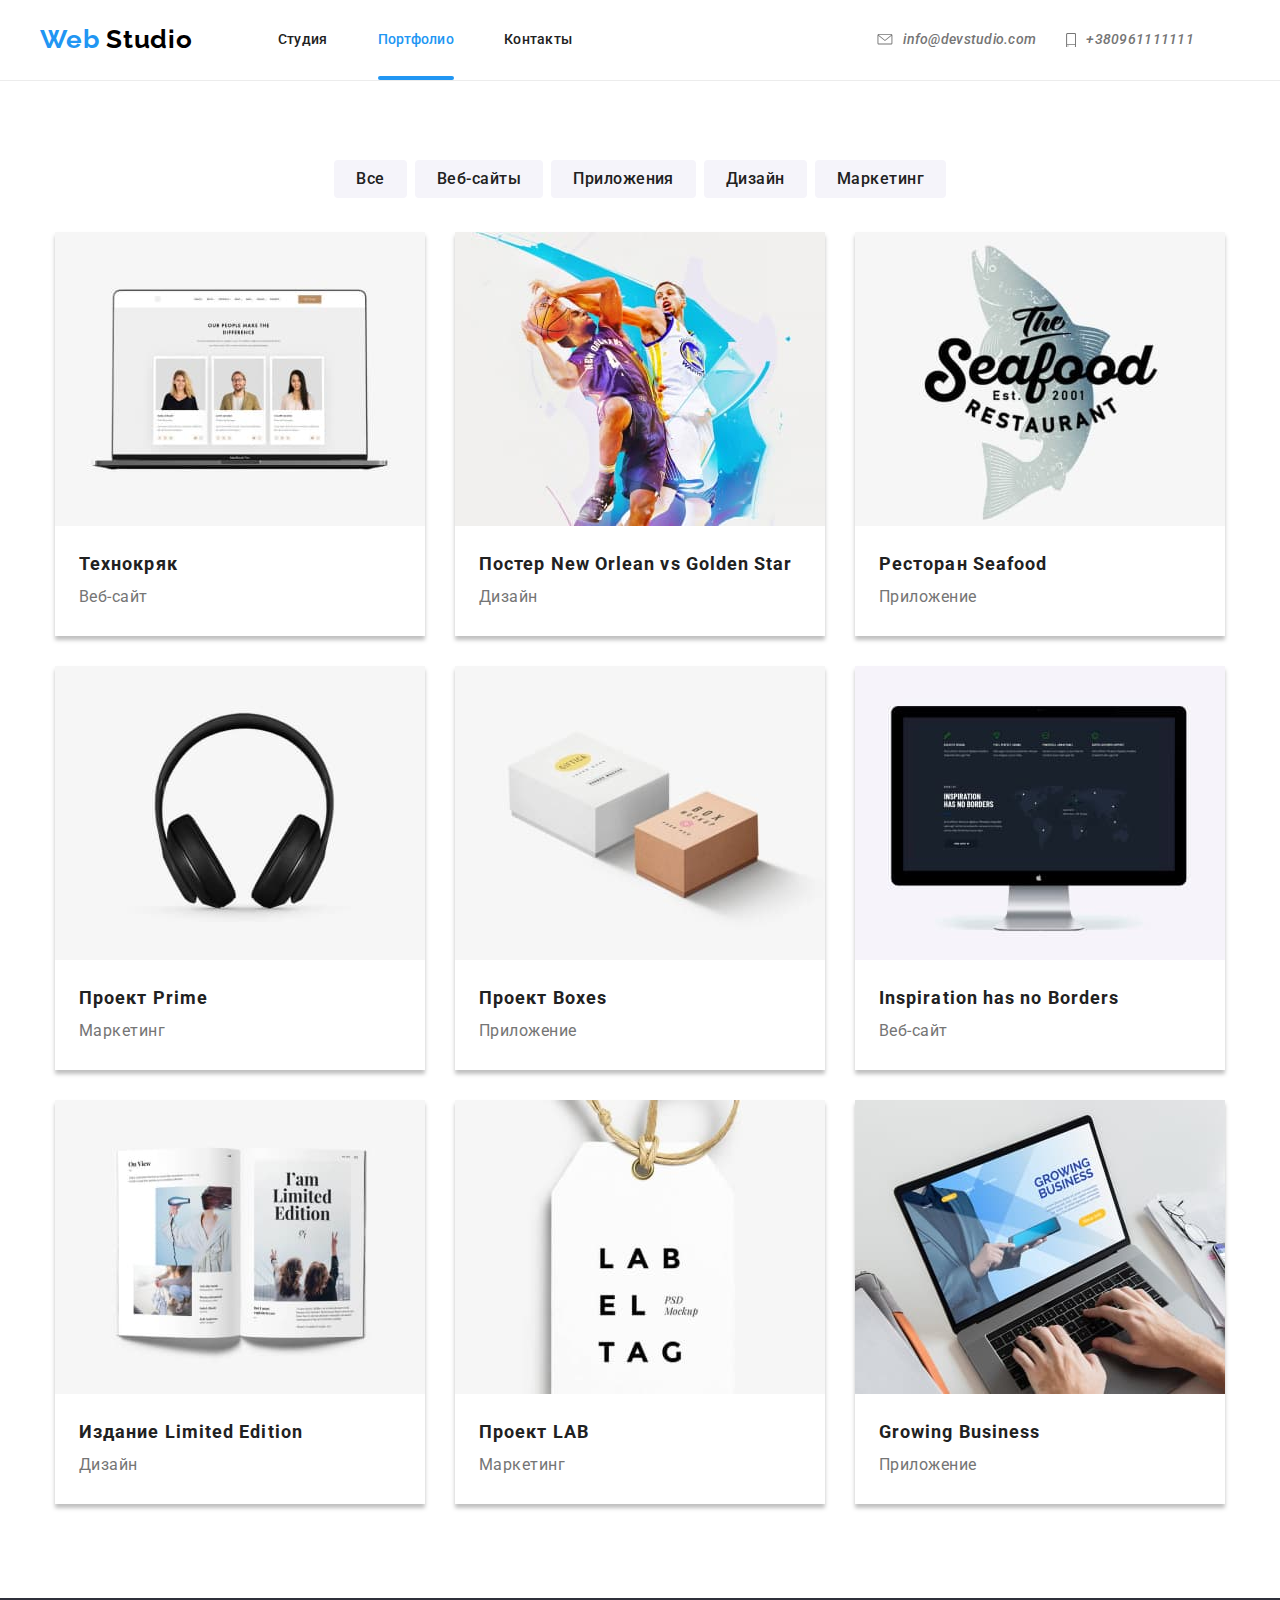
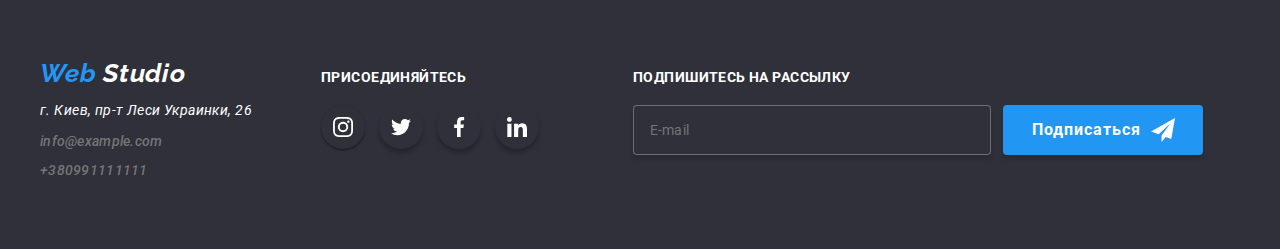
==== commit e2506ad9: "Исправляет ошибки Д.З №7" ====
--- a/portfolio.html
+++ b/portfolio.html
@@ -12,13 +12,13 @@
       rel="stylesheet"
       href="https://cdnjs.cloudflare.com/ajax/libs/modern-normalize/0.6.0/modern-normalize.min.css"
     />
-    <!-- <link rel="stylesheet" href="./css/styles.css" /> -->
-    <link rel="stylesheet" href="./css/main.css">
+    <!-- <link rel="stylesheet" href="./css/main.css"> -->
+    <link rel="stylesheet" href="./css/main.min.css">
   </head>
 
   <body>
-    <header>
-      <nav class="navigation-link container">
+    <header class="portfolio-header">
+      <nav class="navigation-link container portfolio-navigation ">
         <a href="" class="logo"
           ><span class="logo-web">Web</span
           ><span class="logo-studio"> Studio</span></a
--- a/css/main.css
+++ b/css/main.css
@@ -144,7 +144,12 @@
 }
 
 .item .link {
-  display: block;
+  display: -webkit-inline-box;
+  display: -ms-inline-flexbox;
+  display: inline-flex;
+  -webkit-box-align: center;
+      -ms-flex-align: center;
+          align-items: center;
   padding-top: 32px;
   padding-bottom: 32px;
 }
@@ -553,6 +558,10 @@
   padding-left: 0px;
 }
 
+.service-image {
+  display: block;
+}
+
 .service-item + .service-item {
   margin-left: 30px;
 }
@@ -656,8 +665,10 @@
 .social-list .marta,
 .social-list .robert,
 .social-list .martin {
-  -webkit-box-shadow: 0px 4px 4px rgba(0, 0, 0, 0.25);
-          box-shadow: 0px 4px 4px rgba(0, 0, 0, 0.25);
+  background: #FFFFFF;
+  -webkit-box-shadow: 0px 2px 1px rgba(0, 0, 0, 0.2), 0px 1px 1px rgba(0, 0, 0, 0.14), 0px 1px 3px rgba(0, 0, 0, 0.12);
+          box-shadow: 0px 2px 1px rgba(0, 0, 0, 0.2), 0px 1px 1px rgba(0, 0, 0, 0.14), 0px 1px 3px rgba(0, 0, 0, 0.12);
+  border-radius: 0px 0px 4px 4px;
 }
 
 .social-link {
@@ -754,7 +765,6 @@
   display: -webkit-box;
   display: -ms-flexbox;
   display: flex;
-  /* justify-content: space-between; */
   -webkit-box-align: baseline;
       -ms-flex-align: baseline;
           align-items: baseline;
@@ -953,6 +963,10 @@
   background-image: url(../images/icon-send.svg);
 }
 
+.portfolio-header {
+  border-bottom: 1px solid #ECECEC;
+}
+
 .gallery {
   display: -webkit-box;
   display: -ms-flexbox;
@@ -1056,6 +1070,10 @@
   margin-bottom: 20px;
   position: relative;
   overflow: hidden;
+}
+
+.product img {
+  display: block;
 }
 
 .product .overlay {
--- a/css/main.min.css
+++ b/css/main.min.css
@@ -0,0 +1,2 @@
+body{background-color:#fff;font-family:Roboto,sans-serif;margin:0px}h2{font-weight:700;font-size:36px;line-height:1.16;text-align:center;letter-spacing:0.03em;margin-top:0px;margin-bottom:0px}.container{width:1230px;margin-left:auto;margin-right:auto;padding-left:15px;padding-right:15px}.visually-hidden{visibility:hidden}.list{list-style:none;margin-top:0px;margin-bottom:0px;padding-left:0px}.link{color:#212121;text-decoration:none;font-weight:500;font-size:14px;line-height:1.14;letter-spacing:0.02em;-webkit-transition:color 250ms cubic-bezier(0.4, 0, 0.2, 1);transition:color 250ms cubic-bezier(0.4, 0, 0.2, 1)}.link:hover,.link:focus{color:#2196f3}.contact{color:#757575;-webkit-transition:color 250ms cubic-bezier(0.4, 0, 0.2, 1);transition:color 250ms cubic-bezier(0.4, 0, 0.2, 1)}.contact:hover,.contact:focus{color:#2196f3;-webkit-transition:translate(color);transition:translate(color)}.is-hidden{opacity:0;pointer-events:none;translate:transition}::-webkit-input-placeholder{font-family:Roboto;font-style:normal;font-weight:normal;font-size:14px;line-height:16px;letter-spacing:0.01em}::-moz-placeholder{font-family:Roboto;font-style:normal;font-weight:normal;font-size:14px;line-height:16px;letter-spacing:0.01em}:-ms-input-placeholder{font-family:Roboto;font-style:normal;font-weight:normal;font-size:14px;line-height:16px;letter-spacing:0.01em}h1,h2,h3,p{margin-top:0px;margin-bottom:0px}.navigation-link{display:-webkit-box;display:-ms-flexbox;display:flex;-webkit-box-align:center;-ms-flex-align:center;align-items:center;margin-bottom:0px}.logo{text-decoration:none;font-family:Raleway,sans-serif;font-weight:700;font-size:26px;line-height:1.2;letter-spacing:0.03em}.logo-web{color:#2196f3}.logo-studio{color:#000}.site-nav{display:-webkit-box;display:-ms-flexbox;display:flex;margin-left:85px}.site-nav li{margin-right:50px}.item:last-child{margin-right:0px}.item .link{display:-webkit-inline-box;display:-ms-inline-flexbox;display:inline-flex;-webkit-box-align:center;-ms-flex-align:center;align-items:center;padding-top:32px;padding-bottom:32px}.item .current{color:#2196f3;position:relative}.item .current::after{content:'';display:block;width:100%;height:4px;background-color:#2196f3;border-radius:2px;position:absolute;left:0;bottom:0}.auth-nav{display:-webkit-box;display:-ms-flexbox;display:flex;margin-left:305px}.auth-nav .item+.item{margin-left:30px}.auth-nav .mail-svg{width:16px;height:11.2px;margin-right:10px;fill:currentColor}.auth-nav .tel-svg{width:10px;height:14.94px;margin-right:10px;fill:currentColor}.hero{text-align:center;margin:auto;padding:auto;margin-bottom:94px;width:1600px;height:600px;padding:200px 480px 280px 480px;background-image:-webkit-gradient(linear, left top, right top, from(rgba(47,48,58,0.8)), to(rgba(0,0,0,0.25))),url(../images/header-img.jpg);background-image:linear-gradient(to right, rgba(47,48,58,0.8), rgba(0,0,0,0.25)),url(../images/header-img.jpg)}.hero-button{display:inline-block;color:#fff;background-color:#2196f3;cursor:pointer;font-weight:700;font-size:16px;line-height:1.8;text-align:center;letter-spacing:0.06em;min-width:200px;min-height:50px;text-align:center;border-radius:4px;padding:10px 32px;border:1px solid transparent;-webkit-transition:background-color 250ms cubic-bezier(0.4, 0, 0.2, 1);transition:background-color 250ms cubic-bezier(0.4, 0, 0.2, 1)}.hero-button:focus{background-color:rgba(47,48,58,0.8)}.hero-title{color:#fff;margin-top:0px;margin-bottom:30px;font-family:Roboto;font-weight:900;font-size:44px;line-height:1.36;letter-spacing:0.06em;text-transform:uppercase}.backdrop{position:fixed;top:0;left:0;width:100%;height:100%;background-color:rgba(0,0,0,0.2);-webkit-transition:opacity 250ms cubic-bezier(0.4, 0, 0.2, 1);transition:opacity 250ms cubic-bezier(0.4, 0, 0.2, 1)}.modal{position:absolute;top:50%;left:50%;-webkit-transform:translate(-50%, -50%);transform:translate(-50%, -50%);width:528px;height:581px;background-color:#fff;-webkit-box-shadow:0px 2px 1px rgba(0,0,0,0.2),0px 1px 1px rgba(0,0,0,0.14),0px 1px 3px rgba(0,0,0,0.12);box-shadow:0px 2px 1px rgba(0,0,0,0.2),0px 1px 1px rgba(0,0,0,0.14),0px 1px 3px rgba(0,0,0,0.12);border:1px solid rgba(0,0,0,0.2);border-radius:4px}.modal-title{display:block;text-align:center;margin-top:40px;margin-bottom:30px;font-family:Roboto;font-style:400;font-weight:700;font-size:20px;line-height:1.1px;letter-spacing:0.03em}form{margin-left:auto;margin-right:auto;margin-bottom:20px;padding-bottom:20px;width:448px;height:324px}.form-field{display:-webkit-box;display:-ms-flexbox;display:flex;-webkit-box-orient:vertical;-webkit-box-direction:normal;-ms-flex-direction:column;flex-direction:column;position:relative;padding-bottom:28px}.form-field .form-label{position:absolute;top:12px;left:42px;font-family:Roboto;font-style:400;font-weight:400;font-size:14px;line-height:16px;letter-spacing:0.01em;-webkit-transition:top 250ms cubic-bezier(0.4, 0, 0.2, 1),left 250ms cubic-bezier(0.4, 0, 0.2, 1);transition:top 250ms cubic-bezier(0.4, 0, 0.2, 1),left 250ms cubic-bezier(0.4, 0, 0.2, 1)}.form-field:focus-within>.form-label{color:#2196f3;top:-25%;left:16px;-webkit-transform:transition;transform:transition}.form-field input{position:relative;width:448px;height:40px;padding-left:42px;border:1px solid rgba(0,0,0,0.2);border-radius:4px;-webkit-transition:border 250ms cubic-bezier(0.4, 0, 0.2, 1);transition:border 250ms cubic-bezier(0.4, 0, 0.2, 1)}.form-field input:hover{border:1px solid #2196f3}input:not(:placeholder-shown)+.form-label{color:#2196f3;top:-25%;left:16px;-webkit-transform:transition;transform:transition}.icon{position:absolute;top:11px;left:16px;width:18px;height:18px;-webkit-transition:fill 250ms cubic-bezier(0.4, 0, 0.2, 1);transition:fill 250ms cubic-bezier(0.4, 0, 0.2, 1)}.form-field:focus-within>.icon{fill:#2196f3;-webkit-transform:transition;transform:transition}.form-field textarea{resize:none;width:448px;height:120px;padding:20px;border:1px solid rgba(0,0,0,0.2);border-radius:4px;-webkit-transition:border 250ms cubic-bezier(0.4, 0, 0.2, 1);transition:border 250ms cubic-bezier(0.4, 0, 0.2, 1)}.form-field textarea:hover{border:1px solid #2196f3}.checkbox{position:fixed;display:inline-block;margin-left:51px;margin-right:51px;width:423px;height:24px;font-family:Roboto;font-style:normal;font-weight:normal;font-size:14px;line-height:0.6;letter-spacing:0.03em}.input-checkbox{-webkit-appearance:none;-moz-appearance:none;appearance:none;display:inline-block}.icon-checkbox{position:absolute;top:20%;left:0%;display:inline-block;width:16px;height:15px;background-color:#fff;border:2px solid #000;border-radius:2px;-webkit-transition:background-color 250ms cubic-bezier(0.4, 0, 0.2, 1),border 250ms cubic-bezier(0.4, 0, 0.2, 1);transition:background-color 250ms cubic-bezier(0.4, 0, 0.2, 1),border 250ms cubic-bezier(0.4, 0, 0.2, 1)}.input-checkbox:checked+.icon-checkbox{background-color:#2196f3;background-image:url(../../../images/vector.svg);background-size:contain;background-repeat:no-repeat;background-origin:border-box;border:2px solid #2196f3;border-radius:2px;-webkit-transform:transition;transform:transition}.checkbox-comment{display:inline-block;padding-left:21px;font-family:Roboto;font-style:normal;font-weight:normal;font-size:14px;line-height:1.7px;letter-spacing:0.03em}.checkbox-comment .modal-link{color:#2196f3}.to-send{position:absolute;bottom:40px;left:164px;width:200px;height:50px;cursor:pointer;background-color:#2196f3;-webkit-box-shadow:0px 4px 4px rgba(0,0,0,0.15);box-shadow:0px 4px 4px rgba(0,0,0,0.15);color:#fff;border:1px solid rgba(0,0,0,0.2);border-radius:4px;font-family:Roboto;font-style:normal;font-weight:bold;font-size:16px;line-height:0.5;letter-spacing:0.06em}.close{display:-webkit-box;display:-ms-flexbox;display:flex;-webkit-box-align:center;-ms-flex-align:center;align-items:center;position:absolute;top:8px;right:8px;width:30px;height:30px;cursor:pointer;background-color:white;border:1px solid rgba(0,0,0,0.2);border-radius:50%;-webkit-transition:fill 250ms cubic-bezier(0.4, 0, 0.2, 1);transition:fill 250ms cubic-bezier(0.4, 0, 0.2, 1)}.close:focus{fill:#2196f3;translate:transition}.close-icon{width:18px;height:18px}.element{margin-bottom:94px}.element div .section-title{margin-top:0px;margin-bottom:50px}.element-advantage{display:-webkit-box;display:-ms-flexbox;display:flex}.element-advantage li+li{margin-left:30px}.background-item p{margin-top:0px;margin-bottom:0px;color:#757575;font-weight:400;font-size:14px;line-height:1.7;letter-spacing:0.03em}.background-item h3{margin-top:0px;margin-bottom:0px;color:#212121;font-weight:700;font-size:14px;line-height:1.14;letter-spacing:0.03em;text-transform:uppercase;margin-bottom:10px}.advantage-svg{width:270px;height:120px;background-color:#f5f4fa;padding:25px 100px;margin-bottom:30px}.service{margin-bottom:94px}.service div .services-title{margin-bottom:50px}.service ul{display:-webkit-box;display:-ms-flexbox;display:flex;padding-left:0px}.service-image{display:block}.service-item+.service-item{margin-left:30px}.service-item{position:relative}.service-item .services{display:-webkit-box;display:-ms-flexbox;display:flex;-webkit-box-pack:center;-ms-flex-pack:center;justify-content:center;-webkit-box-align:center;-ms-flex-align:center;align-items:center;color:#fff;position:absolute;left:0;bottom:0;width:370px;height:70px;background-color:rgba(47,48,58,0.8);font-weight:700;font-size:14px;line-height:1.5;text-align:center;letter-spacing:0.03em;text-transform:uppercase;text-decoration:none;-webkit-transition:color 250ms cubic-bezier(0.4, 0, 0.2, 1),background-color 250ms cubic-bezier(0.4, 0, 0.2, 1);transition:color 250ms cubic-bezier(0.4, 0, 0.2, 1),background-color 250ms cubic-bezier(0.4, 0, 0.2, 1)}.service-item .services:hover,.service-item .services:focus{color:#2196f3;background-color:#2f303a}.ouver-team{background-color:#f5f4fa;margin-bottom:94px;padding-bottom:94px;padding-top:94px;display:-webkit-box;display:-ms-flexbox;display:flex}.ouver-team div ul{display:-webkit-box;display:-ms-flexbox;display:flex;padding-left:0px;-ms-flex-pack:distribute;justify-content:space-around}.ouver-team div .team-title{margin-bottom:50px}.ouver-team li+li{margin-left:30px}.name{margin-top:30px;color:#212121;font-weight:500;font-size:16px;line-height:1.18;text-align:center;letter-spacing:0.03em}.position{margin-top:10px;margin-bottom:0px;color:#757575;font-weight:400;font-size:16px;line-height:1.18;text-align:center;letter-spacing:0.03em}.social-list{display:-webkit-box;display:-ms-flexbox;display:flex;-webkit-box-pack:center;-ms-flex-pack:center;justify-content:center;padding:0px}.social-list .john,.social-list .marta,.social-list .robert,.social-list .martin{background:#FFFFFF;-webkit-box-shadow:0px 2px 1px rgba(0,0,0,0.2),0px 1px 1px rgba(0,0,0,0.14),0px 1px 3px rgba(0,0,0,0.12);box-shadow:0px 2px 1px rgba(0,0,0,0.2),0px 1px 1px rgba(0,0,0,0.14),0px 1px 3px rgba(0,0,0,0.12);border-radius:0px 0px 4px 4px}.social-link{display:-webkit-inline-box;display:-ms-inline-flexbox;display:inline-flex;-webkit-box-pack:center;-ms-flex-pack:center;justify-content:center;-webkit-box-align:center;-ms-flex-align:center;align-items:center;text-align:center;padding:0px;margin-top:16px;margin-bottom:24px;width:44px;height:44px;color:#afb1b8;background-color:#fff;border:none;border-radius:50%;-webkit-transition:color 250ms cubic-bezier(0.4, 0, 0.2, 1),background-color 250ms cubic-bezier(0.4, 0, 0.2, 1);transition:color 250ms cubic-bezier(0.4, 0, 0.2, 1),background-color 250ms cubic-bezier(0.4, 0, 0.2, 1)}.social-link:nth-child(-n+3){margin-right:10px}.social-link:hover,.social-link:focus{background-color:#2196f3;color:#fff}.social-svg{fill:currentColor}.flex-block{display:-webkit-box;display:-ms-flexbox;display:flex;margin-bottom:94px}.flex-block div .clients-title{margin-bottom:50px}.flex-block ul{display:-webkit-box;display:-ms-flexbox;display:flex;-ms-flex-pack:distribute;justify-content:space-around}.flex-block ul li+li{margin-left:30px}.ouver-clients{color:#afb1b8;-webkit-transition:color 250ms cubic-bezier(0.4, 0, 0.2, 1);transition:color 250ms cubic-bezier(0.4, 0, 0.2, 1)}.ouver-clients:hover,.ouver-clients:focus{color:#2196f3}.clients-svg{border:1px solid #afb1b8;-webkit-box-sizing:border-box;box-sizing:border-box;border-radius:4px;fill:currentColor;-webkit-transition:border 250ms cubic-bezier(0.4, 0, 0.2, 1);transition:border 250ms cubic-bezier(0.4, 0, 0.2, 1)}.clients-svg:hover,.clients-svg:focus{border:1px solid #2196f3}.visit{background-color:#2f303a;padding-top:60px;padding-bottom:60px}.test{display:-webkit-box;display:-ms-flexbox;display:flex;-webkit-box-align:baseline;-ms-flex-align:baseline;align-items:baseline}.footer-contact{display:-webkit-box;display:-ms-flexbox;display:flex}.footer-contact ul{display:-webkit-box;display:-ms-flexbox;display:flex;-webkit-box-orient:vertical;-webkit-box-direction:normal;-ms-flex-direction:column;flex-direction:column}.footer-contact ul li{margin-bottom:10px}.logo .foot-web{color:#2196f3}.logo .foot-studio{color:#fff}ul .adress-contact{color:#fff;font-weight:400;font-size:14px;line-height:1.7;letter-spacing:0.03em}.foot-link{margin-left:69px}.call{color:#fff;font-weight:700;font-size:14px;line-height:1.14;letter-spacing:0.03em;text-transform:uppercase;text-align:left}.foot-social{display:-webkit-inline-box;display:-ms-inline-flexbox;display:inline-flex;-webkit-box-pack:center;-ms-flex-pack:center;justify-content:center;-webkit-box-align:center;-ms-flex-align:center;align-items:center;text-align:center;padding:0px;margin-top:20px;margin-bottom:40px;width:44px;height:44px;color:white;border:none;border-radius:50%;-webkit-transition:background-color 250ms cubic-bezier(0.4, 0, 0.2, 1);transition:background-color 250ms cubic-bezier(0.4, 0, 0.2, 1)}.foot-social:nth-child(-n+3){margin-right:10px}.foot-social:hover,.foot-social:focus{background-color:#2196f3}.inst{background-color:#2f303a;-webkit-box-shadow:0px 2px 1px rgba(0,0,0,0.2),0px 1px 1px rgba(0,0,0,0.14),0px 1px 3px rgba(0,0,0,0.12);box-shadow:0px 2px 1px rgba(0,0,0,0.2),0px 1px 1px rgba(0,0,0,0.14),0px 1px 3px rgba(0,0,0,0.12)}.face,.twitt{background-color:#2f303a;-webkit-box-shadow:0px 4px 4px rgba(0,0,0,0.25);box-shadow:0px 4px 4px rgba(0,0,0,0.25)}.linked-in{background-color:#2f303a;-webkit-box-sizing:border-box;box-sizing:border-box;-webkit-box-shadow:0px 4px 4px rgba(0,0,0,0.25);box-shadow:0px 4px 4px rgba(0,0,0,0.25)}.subscribe-form{display:-webkit-box;display:-ms-flexbox;display:flex;-webkit-box-orient:vertical;-webkit-box-direction:normal;-ms-flex-direction:column;flex-direction:column;margin-left:94px;width:570px;height:86px}.subscribe-form .a-call{margin-bottom:20px;color:#fff;font-family:Roboto;font-style:normal;font-weight:bold;font-size:14px;line-height:16px;letter-spacing:0.03em;text-transform:uppercase}.email-adress{position:relative}.email-adress input{position:relative;width:358px;height:50px;padding-left:16px;background-color:#2f303a;color:rgba(255,255,255,0.6);border:1px solid rgba(255,255,255,0.3);border-radius:4px;-webkit-box-sizing:border-box;box-sizing:border-box;-webkit-box-shadow:0px 4px 4px rgba(0,0,0,0.15);box-shadow:0px 4px 4px rgba(0,0,0,0.15)}.email-adress label{position:absolute;top:15px;left:16px;font-family:Roboto;font-style:normal;font-weight:400;font-size:16px;line-height:20px;letter-spacing:0.03em;color:rgba(255,255,255,0.6)}.subscribe-button{position:absolute;top:0px;left:370px;width:200px;height:50px;padding-left:29px;padding-right:62px;background-color:#2196f3;-webkit-box-shadow:0px 4px 4px rgba(0,0,0,0.15);box-shadow:0px 4px 4px rgba(0,0,0,0.15);border:1px solid var(--accent-color);border-radius:4px;cursor:pointer;font-family:Roboto;font-style:400;font-weight:700;font-size:16px;line-height:30px;letter-spacing:0.06em;color:#fff}.subscribe-button .icon-send{display:block;position:absolute;top:13px;right:28px;width:24px;height:24px;margin-left:10px;background-image:url(../images/icon-send.svg)}.portfolio-header{border-bottom:1px solid #ECECEC}.gallery{display:-webkit-box;display:-ms-flexbox;display:flex;margin-bottom:94px}.gallery h1{text-align:center}.navigation-portfolio{margin-bottom:93px}.portfolio-item{display:-webkit-box;display:-ms-flexbox;display:flex;-webkit-box-pack:center;-ms-flex-pack:center;justify-content:center}.portfolio-item li+li{margin-left:8px;margin-bottom:34px}.portfolio-button{border-style:none;color:#212121;background-color:#f5f4fa;cursor:pointer;font-family:Roboto;font-weight:500;font-size:16px;line-height:1.6;text-align:center;letter-spacing:0.03em;min-width:73px;min-height:38px;border-radius:4px;padding:6px 22px;-webkit-transition:background-color 250ms cubic-bezier(0.4, 0, 0.2, 1);transition:background-color 250ms cubic-bezier(0.4, 0, 0.2, 1)}.portfolio-button:hover,.portfolio-button:focus{background-color:#2196f3;color:#fff}.flex-gallery{display:-webkit-box;display:-ms-flexbox;display:flex;-ms-flex-wrap:wrap;flex-wrap:wrap;-webkit-box-pack:center;-ms-flex-pack:center;justify-content:center}.flex-gallery .gallery-item{width:370px;height:404px;margin-right:30px;margin-bottom:30px;-webkit-box-shadow:0px 4px 4px rgba(0,0,0,0.25);box-shadow:0px 4px 4px rgba(0,0,0,0.25)}.flex-gallery .gallery-item:nth-child(3n){margin-right:0px}.flex-gallery .gallery-item:nth-last-child(-n+3){margin-bottom:0px}.flex-gallery .portfolio-title{margin-left:24px;color:#212121;font-weight:700;font-size:18px;line-height:2;letter-spacing:0.06em}.flex-gallery .portfolio-service{margin-left:24px;color:#757575;font-weight:400;font-size:16px;line-height:1.9;letter-spacing:0.03em}.product{margin-bottom:20px;position:relative;overflow:hidden}.product img{display:block}.product .overlay{display:-webkit-box;display:-ms-flexbox;display:flex;position:absolute;text-align:center;-webkit-box-align:center;-ms-flex-align:center;align-items:center;width:100%;height:100%;background-color:rgba(33,150,243,0.9);color:#fff;top:0;left:0;-webkit-transform:translateY(100%);transform:translateY(100%);opacity:0;-webkit-transition:opacity 250ms cubic-bezier(0.4, 0, 0.2, 1),-webkit-transform 250ms cubic-bezier(0.4, 0, 0.2, 1);transition:opacity 250ms cubic-bezier(0.4, 0, 0.2, 1),-webkit-transform 250ms cubic-bezier(0.4, 0, 0.2, 1);transition:transform 250ms cubic-bezier(0.4, 0, 0.2, 1),opacity 250ms cubic-bezier(0.4, 0, 0.2, 1);transition:transform 250ms cubic-bezier(0.4, 0, 0.2, 1),opacity 250ms cubic-bezier(0.4, 0, 0.2, 1),-webkit-transform 250ms cubic-bezier(0.4, 0, 0.2, 1)}.gallery-item:hover .overlay{-webkit-transform:translateY(0);transform:translateY(0);opacity:1}.text-overlay{margin-left:24px;margin-right:24px;font-family:Roboto;font-style:normal;font-weight:400;font-size:18px;line-height:1.5;letter-spacing:0.03em}
+/*# sourceMappingURL=main.min.css.map */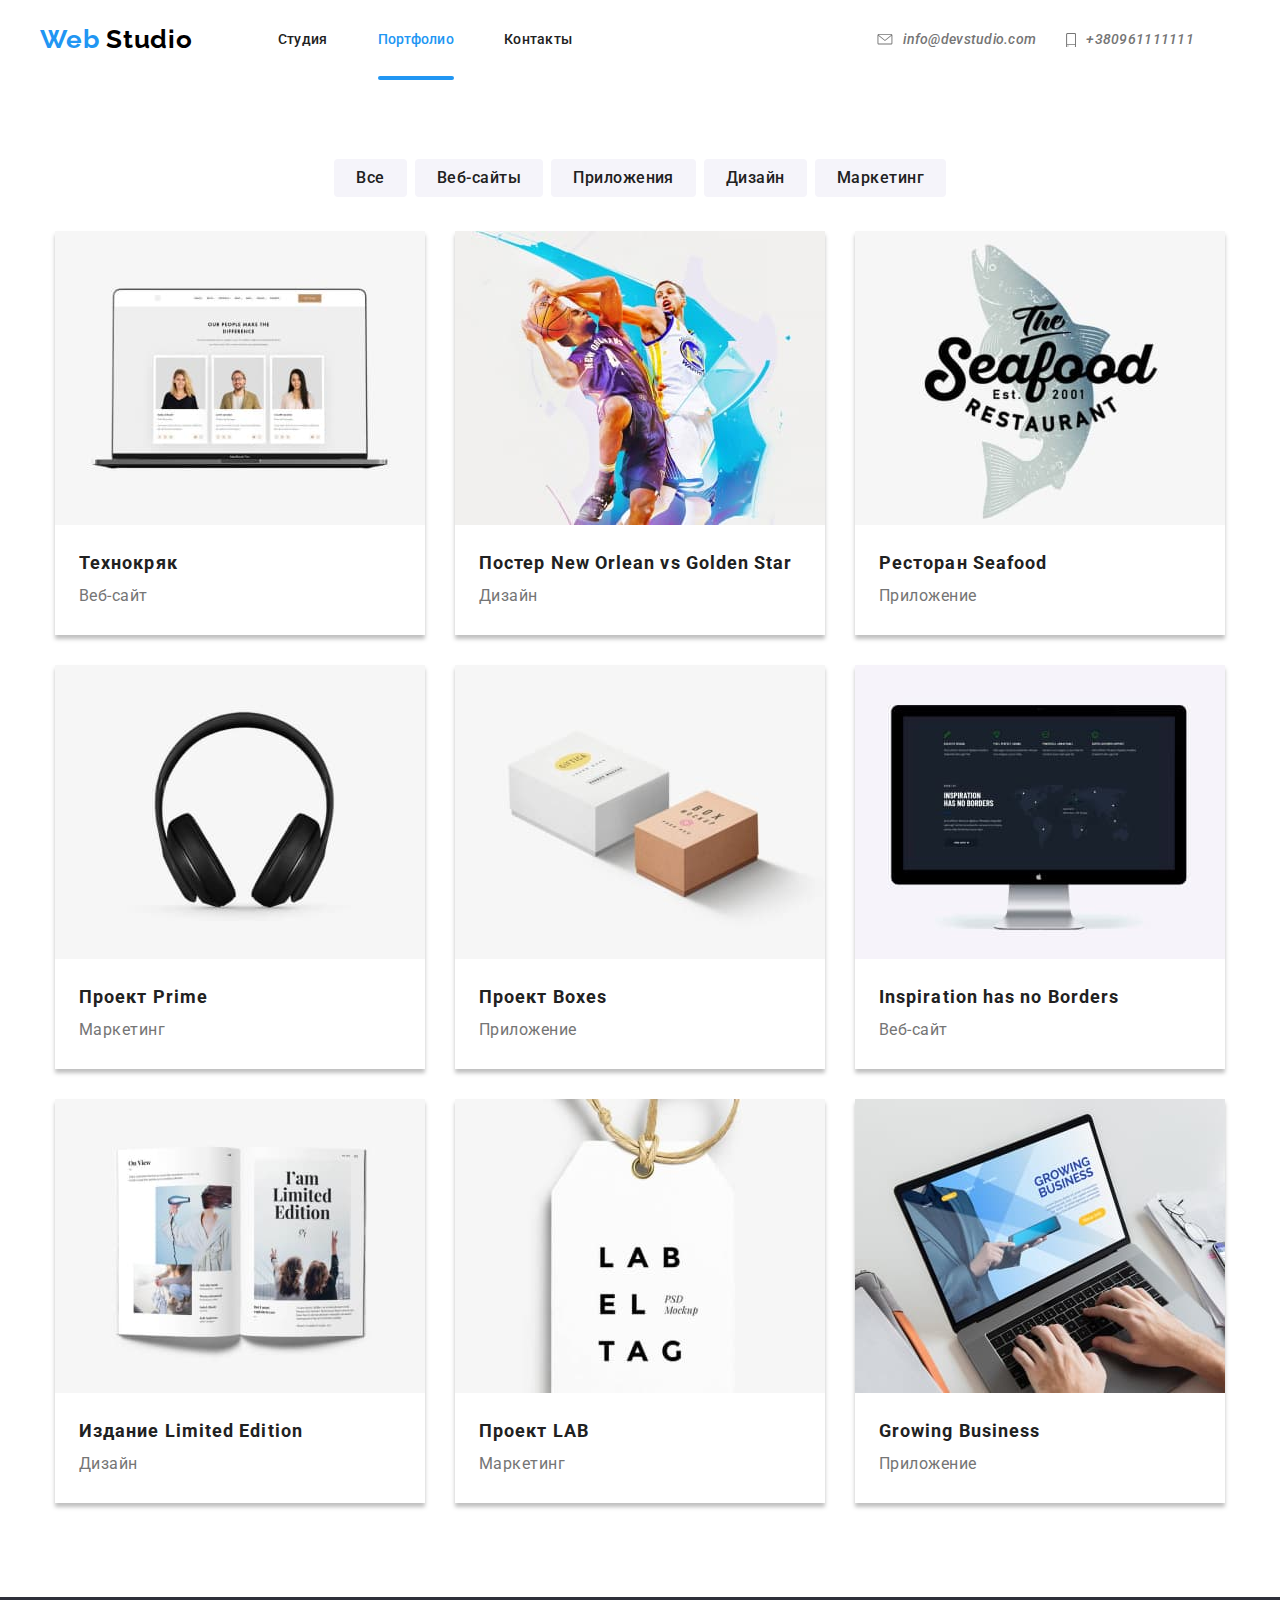
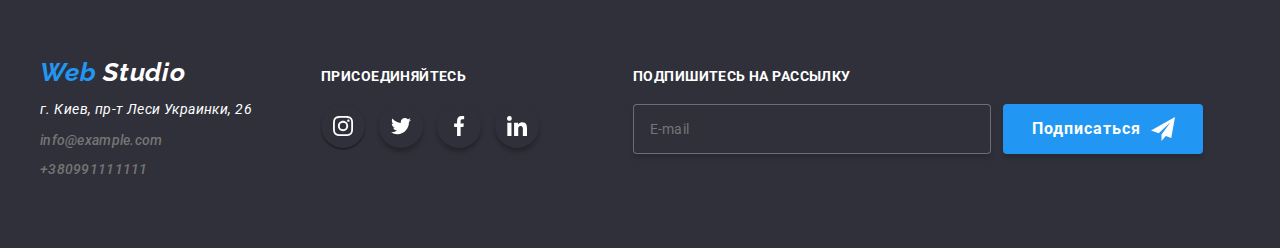
==== commit cb4cc63f: "SSS" ====
--- a/portfolio.html
+++ b/portfolio.html
@@ -17,7 +17,7 @@
   </head>
 
   <body>
-    <header class="portfolio-header">
+    <!-- <header class="portfolio-header"> -->
       <nav class="navigation-link container portfolio-navigation ">
         <a href="" class="logo"
           ><span class="logo-web">Web</span
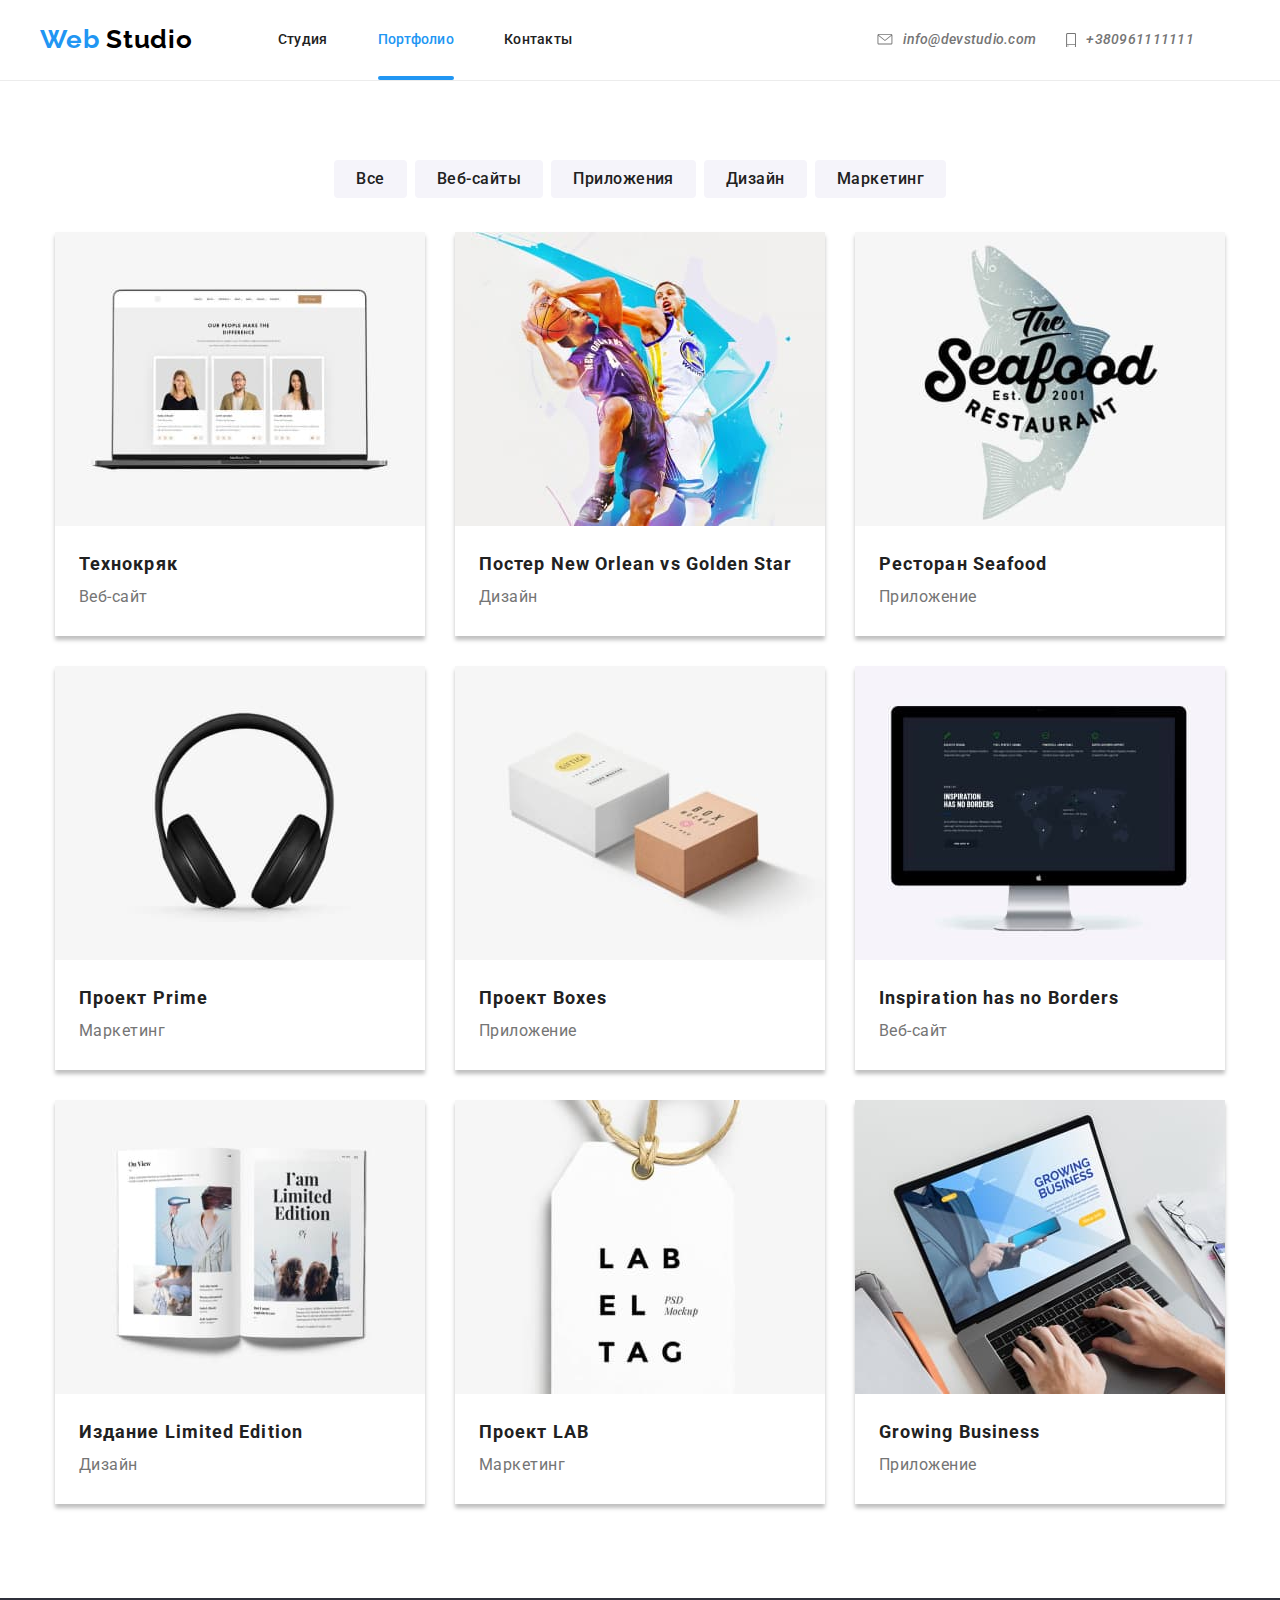
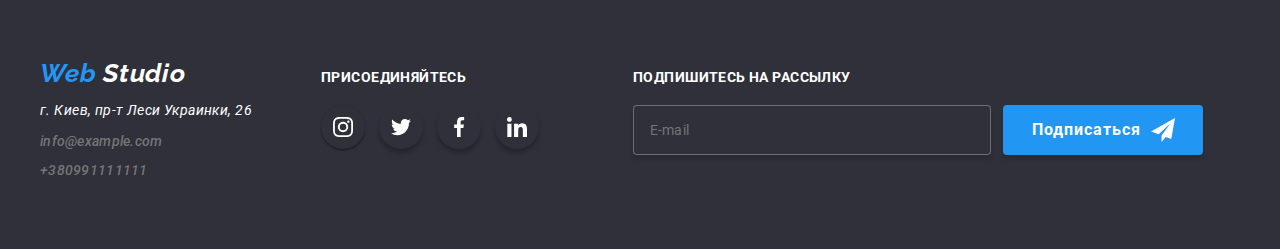
==== commit 9572e26b: "Исправляет ошибки д.з №7" ====
--- a/portfolio.html
+++ b/portfolio.html
@@ -17,7 +17,7 @@
   </head>
 
   <body>
-    <!-- <header class="portfolio-header"> -->
+    <header class="portfolio-header">
       <nav class="navigation-link container portfolio-navigation ">
         <a href="" class="logo"
           ><span class="logo-web">Web</span
